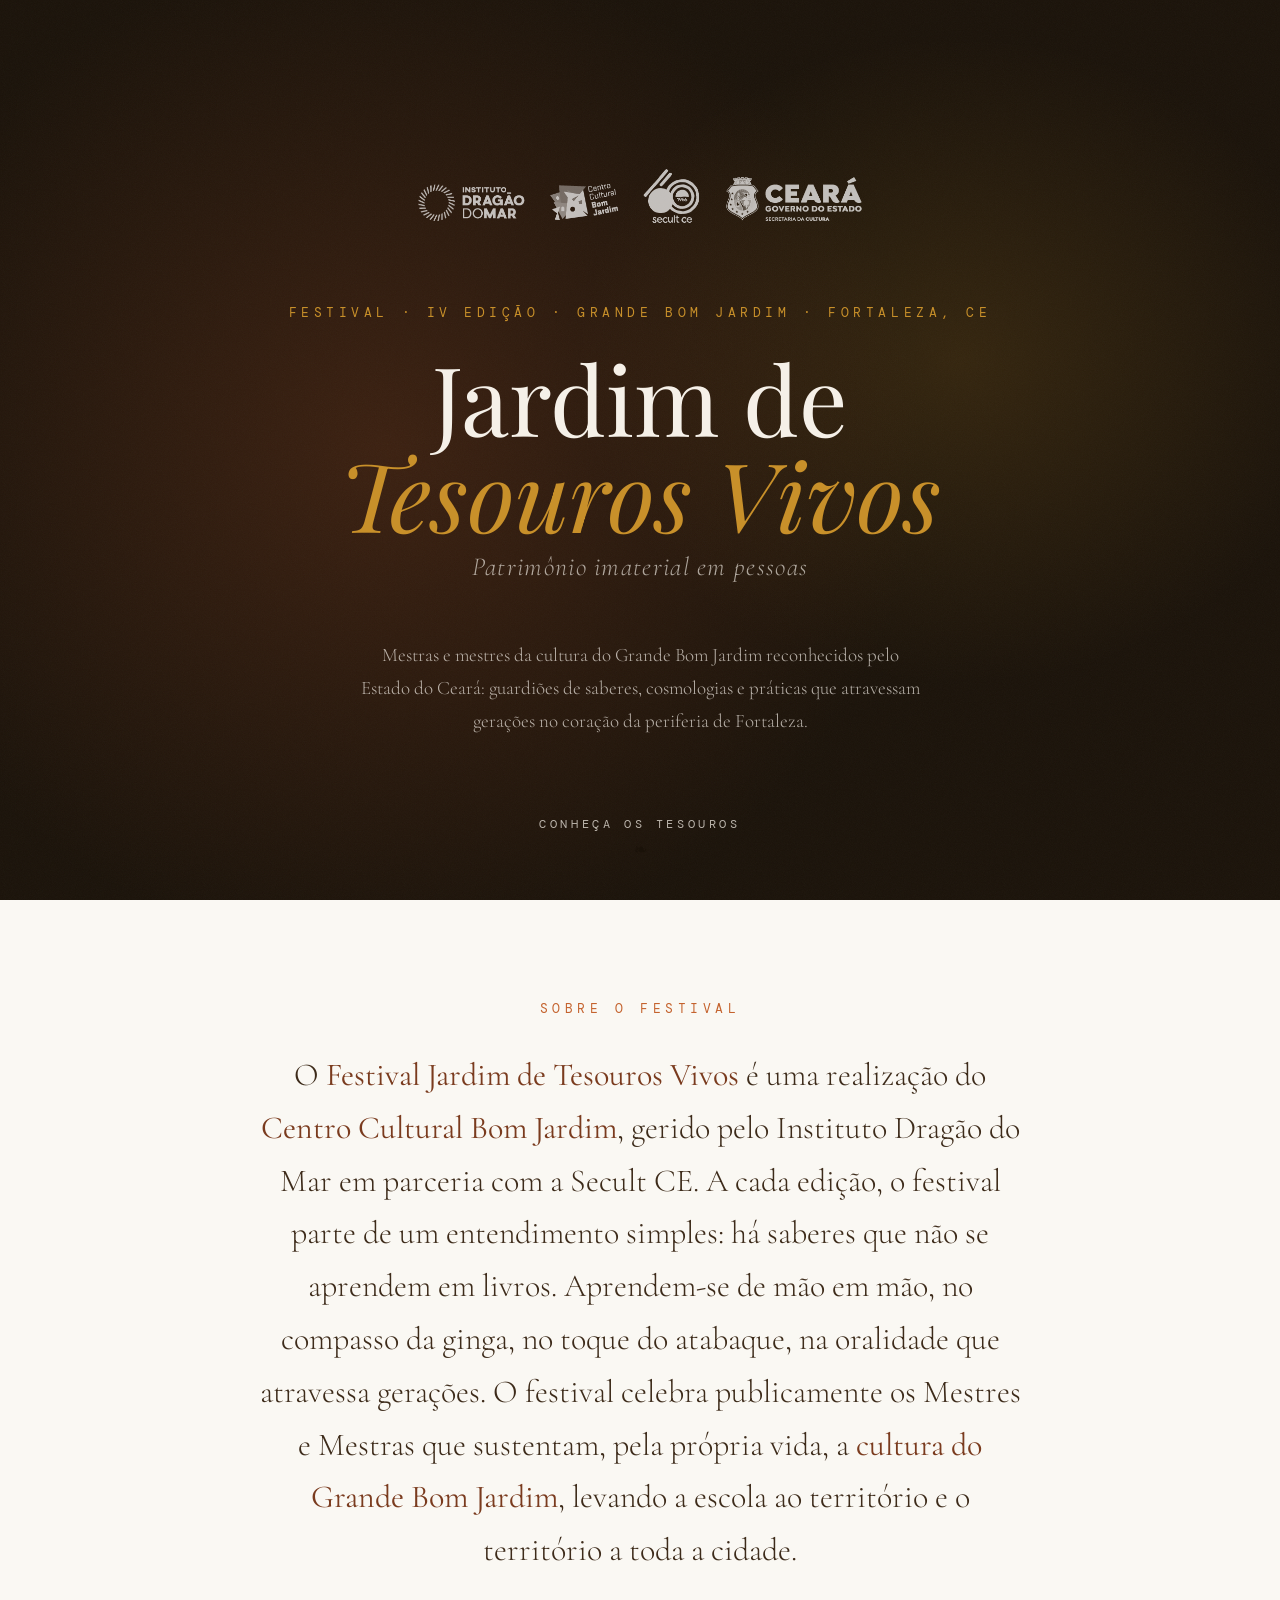
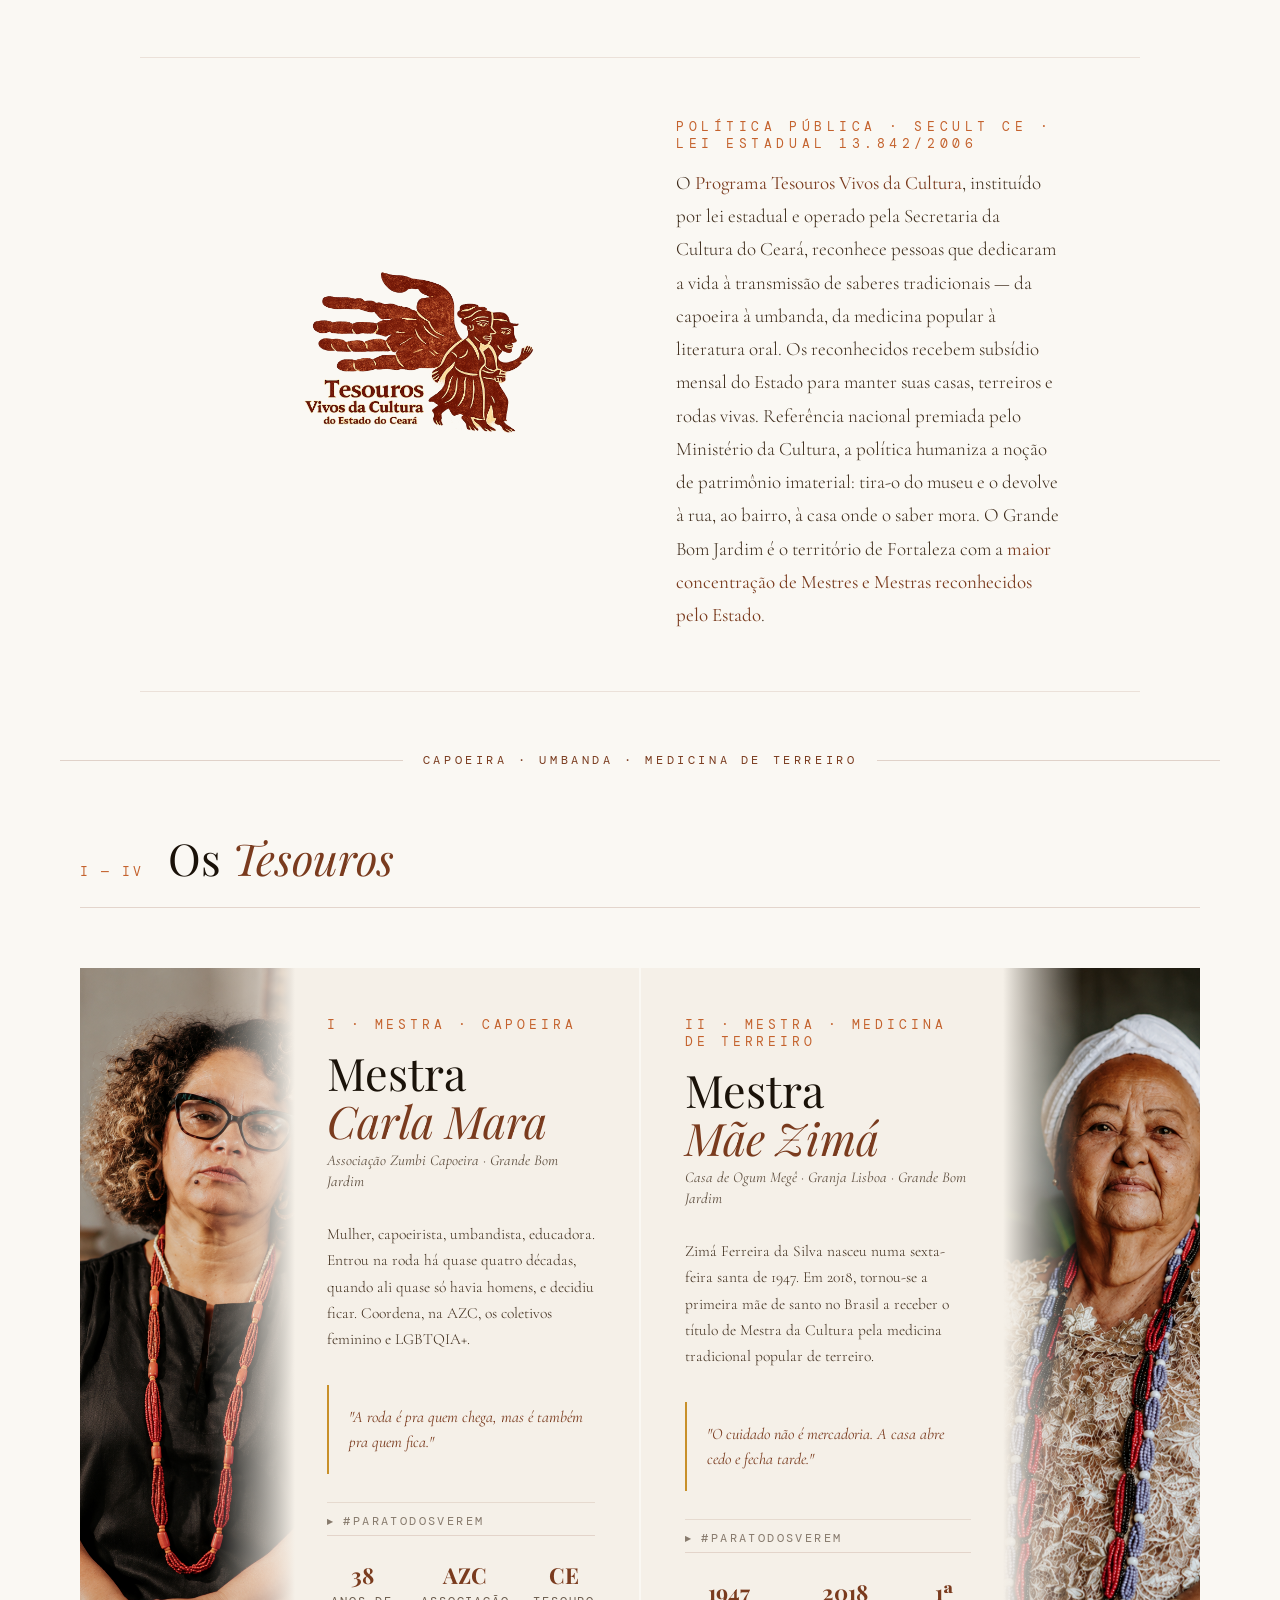
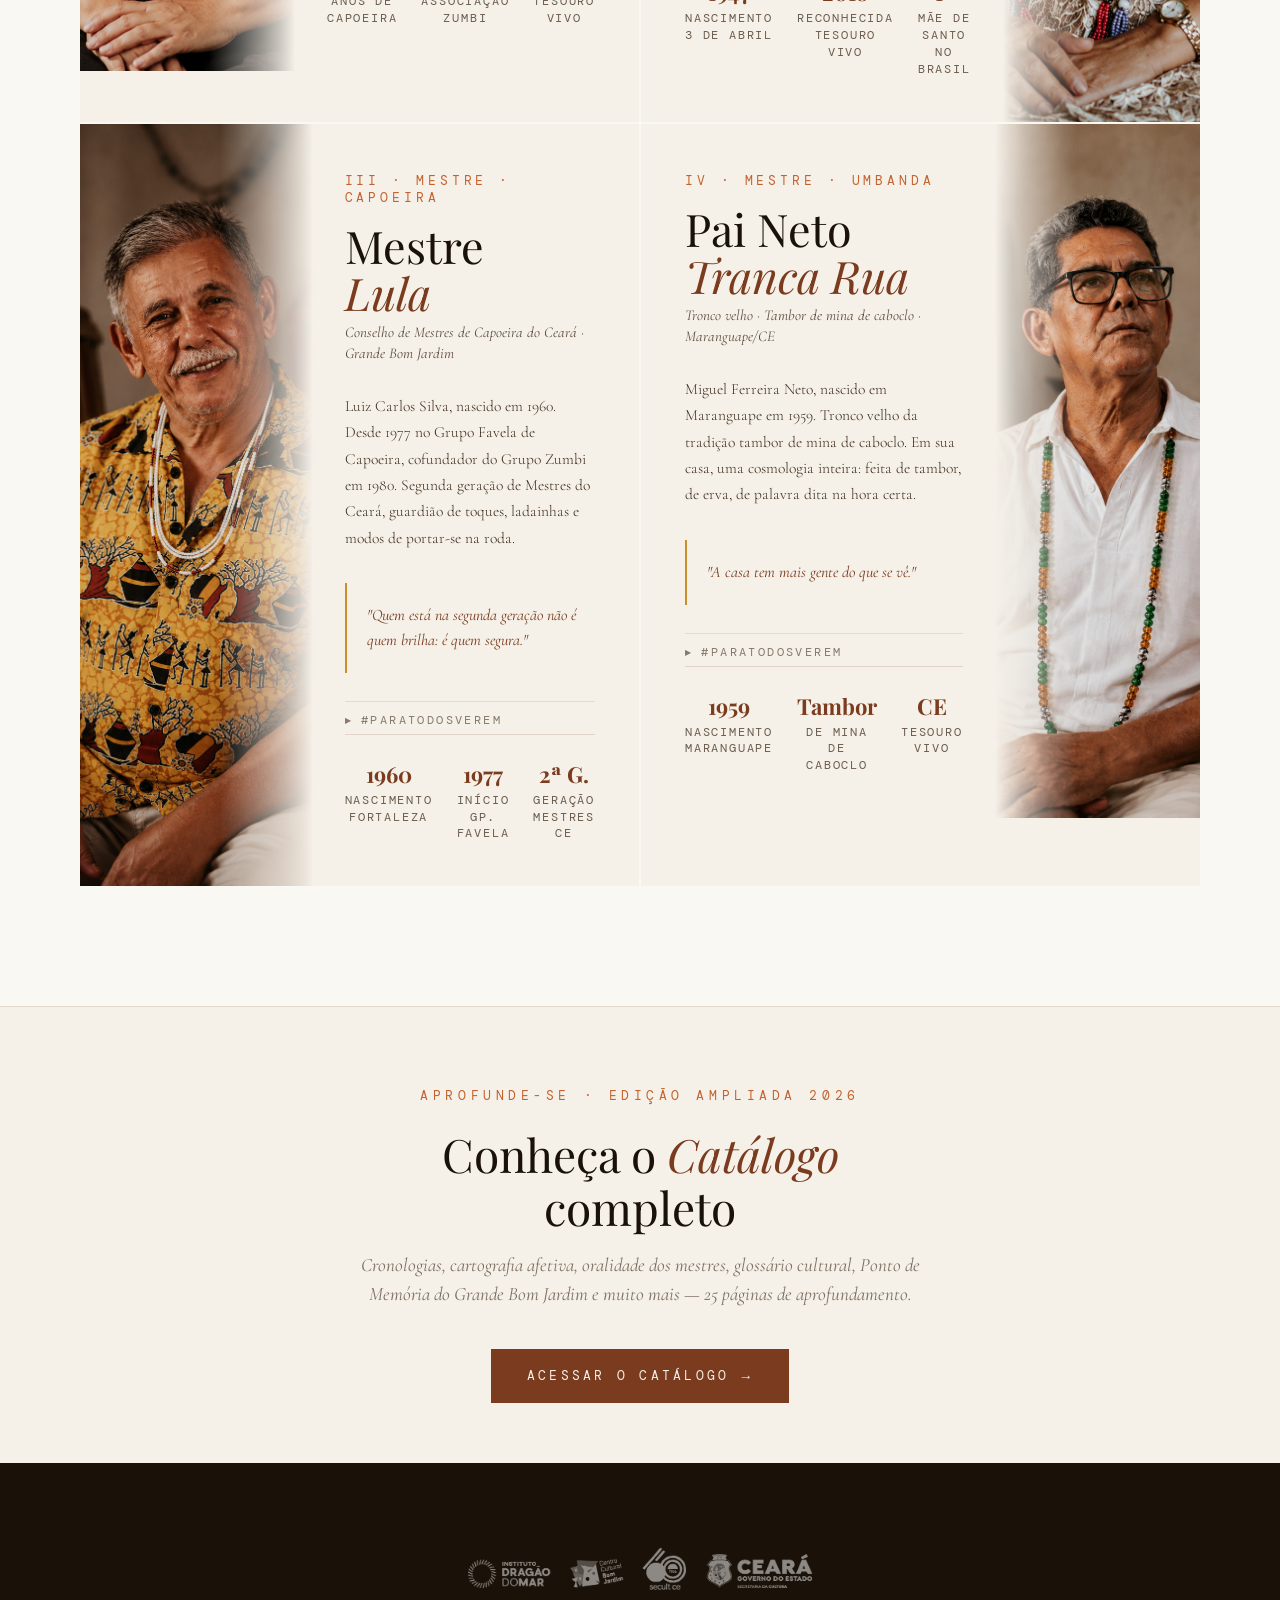
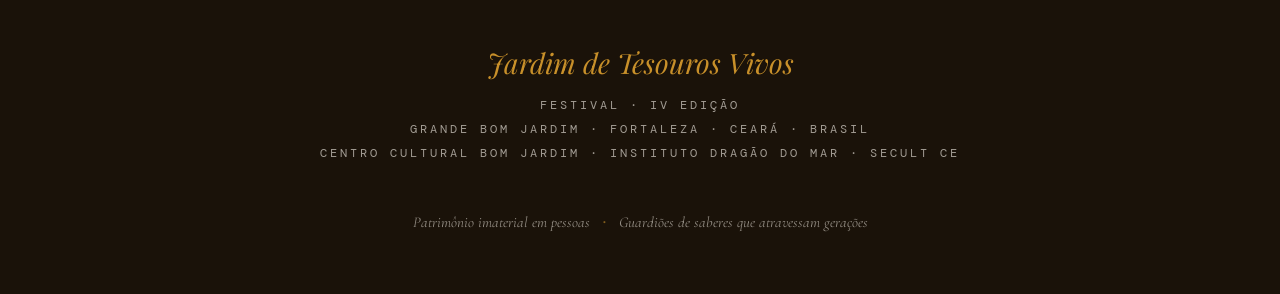
==== index.html @ 1cb6df26 "Update index.html" ====
<!DOCTYPE html>
<html lang="pt-BR">
<head>
<meta charset="UTF-8">
<meta name="viewport" content="width=device-width, initial-scale=1.0">
<title>Jardim de Tesouros Vivos · Festival · IV Edição</title>
<link rel="preconnect" href="https://fonts.googleapis.com">
<link href="https://fonts.googleapis.com/css2?family=Playfair+Display:ital,wght@0,400;0,700;1,400;1,700&family=Cormorant+Garamond:ital,wght@0,300;0,400;1,300;1,400&family=DM+Mono:wght@300;400&display=swap" rel="stylesheet">
<style>
  *, *::before, *::after { box-sizing: border-box; margin: 0; padding: 0; }

  :root {
    --terra:   #7a3b1e;
    --terra-lt:#c4622d;
    --ouro:    #c8902a;
    --creme:   #f5f0e8;
    --papel:   #faf8f3;
    --tinta:   #1a1209;
    --fumo:    #3d2b1a;
    --sombra:  rgba(26,18,9,0.12);
  }

  html { scroll-behavior: smooth; }

  body {
    font-family: 'Cormorant Garamond', Georgia, serif;
    background: var(--papel);
    color: var(--tinta);
    overflow-x: hidden;
  }

  /* ── HERO ── */
  .hero {
    position: relative;
    min-height: 100vh;
    display: flex;
    flex-direction: column;
    justify-content: center;
    align-items: center;
    text-align: center;
    padding: 100px 40px 100px;
    overflow: hidden;
    background: var(--tinta);
  }

  .hero-bg {
    position: absolute; inset: 0;
    background: 
      radial-gradient(ellipse 60% 80% at 30% 50%, rgba(122,59,30,0.35) 0%, transparent 70%),
      radial-gradient(ellipse 50% 60% at 75% 40%, rgba(200,144,42,0.15) 0%, transparent 60%),
      var(--tinta);
  }

  .hero-grain {
    position: absolute; inset: 0; opacity: 0.04;
    background-image: url("data:image/svg+xml,%3Csvg viewBox='0 0 256 256' xmlns='http://www.w3.org/2000/svg'%3E%3Cfilter id='n'%3E%3CfeTurbulence type='fractalNoise' baseFrequency='0.9' numOctaves='4' stitchTiles='stitch'/%3E%3C/filter%3E%3Crect width='100%25' height='100%25' filter='url(%23n)'/%3E%3C/svg%3E");
    background-size: 200px;
  }

  .logos-bar {
    position: relative;
    margin-bottom: 64px;
    opacity: 0;
    animation: fadeUp 1s ease 0.2s forwards;
  }

  .logos-bar img {
    height: 72px;
    max-width: 90vw;
    object-fit: contain;
    filter: brightness(0) invert(1) opacity(0.72);
  }

  .hero-eyebrow {
    position: relative;
    font-family: 'DM Mono', monospace;
    font-size: 13px;
    letter-spacing: 0.35em;
    text-transform: uppercase;
    color: var(--ouro);
    margin-bottom: 28px;
    opacity: 0;
    animation: fadeUp 1s ease 0.4s forwards;
  }

  .hero-title {
    position: relative;
    font-family: 'Playfair Display', serif;
    font-size: clamp(52px, 8vw, 96px);
    font-weight: 400;
    line-height: 1.0;
    color: var(--creme);
    margin-bottom: 10px;
    opacity: 0;
    animation: fadeUp 1.2s ease 0.6s forwards;
  }

  .hero-title em {
    font-style: italic;
    color: var(--ouro);
  }

  .hero-subtitle {
    position: relative;
    font-family: 'Cormorant Garamond', serif;
    font-size: clamp(18px, 2.5vw, 26px);
    font-weight: 300;
    font-style: italic;
    color: rgba(245,240,232,0.65);
    letter-spacing: 0.05em;
    margin-bottom: 56px;
    opacity: 0;
    animation: fadeUp 1s ease 0.8s forwards;
  }

  .hero-desc {
    position: relative;
    max-width: 560px;
    font-size: 19px;
    line-height: 1.75;
    color: rgba(245,240,232,0.7);
    font-weight: 300;
    opacity: 0;
    animation: fadeUp 1s ease 1.0s forwards;
  }

  .hero-scroll {
    position: absolute;
    bottom: 40px;
    left: 0; right: 0;
    display: flex; flex-direction: column; align-items: center; gap: 8px;
    opacity: 0;
    animation: fadeUp 1s ease 1.4s forwards;
  }

  .hero-scroll span {
    font-family: 'DM Mono', monospace;
    font-size: 12px;
    letter-spacing: 0.3em;
    text-transform: uppercase;
    color: rgba(245,240,232,0.72);
  }

  .scroll-line {
    width: 1px; height: 48px;
    background: linear-gradient(to bottom, var(--ouro), transparent);
    animation: scrollPulse 2s ease-in-out infinite;
  }

  /* ── DIVIDER ── */
  .divider {
    display: flex; align-items: center; gap: 20px;
    padding: 0 60px; margin: 60px 0;
  }

  .divider-line { flex: 1; height: 1px; background: rgba(122,59,30,0.2); }

  .divider-glyph {
    font-family: 'DM Mono', monospace;
    font-size: 12px;
    letter-spacing: 0.3em;
    color: var(--terra);
    text-transform: uppercase;
  }

  /* ── INTRO SECTION ── */
  .intro {
    padding: 100px 60px 80px;
    max-width: 900px;
    margin: 0 auto;
    text-align: center;
  }

  .section-label {
    font-family: 'DM Mono', monospace;
    font-size: 13px;
    letter-spacing: 0.35em;
    text-transform: uppercase;
    color: var(--terra-lt);
    display: block;
    margin-bottom: 32px;
  }

  .intro-text {
    font-size: clamp(22px, 3vw, 32px);
    font-weight: 300;
    line-height: 1.65;
    color: var(--fumo);
  }

  .intro-text strong {
    font-weight: 400;
    color: var(--terra);
  }

  /* ── TESOUROS VIVOS CONTEXT ── */
  .tv-context {
    padding: 60px 80px;
    border-top: 1px solid rgba(122,59,30,0.12);
    border-bottom: 1px solid rgba(122,59,30,0.12);
    max-width: 1000px;
    margin: 0 auto 0;
    display: flex;
    align-items: center;
    gap: 56px;
  }

  .tv-context-logo {
    flex-shrink: 0;
    width: 400px;
  }

  .tv-context-logo img {
    width: 100%;
    display: block;
    border-radius: 3px;
  }

  .tv-context-text .tv-label {
    font-family: 'DM Mono', monospace;
    font-size: 13px;
    letter-spacing: 0.35em;
    text-transform: uppercase;
    color: var(--terra-lt);
    display: block;
    margin-bottom: 14px;
  }

  .tv-context-text p {
    font-family: 'Cormorant Garamond', serif;
    font-size: 19px;
    line-height: 1.75;
    color: var(--fumo);
    font-weight: 300;
  }

  .tv-context-text p strong {
    font-weight: 400;
    color: var(--terra);
  }

  @media (max-width: 800px) {
    .tv-context {
      flex-direction: column;
      padding: 40px 24px;
      gap: 32px;
      text-align: center;
    }
    .tv-context-logo { width: 140px; }
  }

  /* ── TESOUROS GRID ── */
  .tesouros {
    padding: 0 40px 120px;
    max-width: 1200px;
    margin: 0 auto;
  }

  .section-header {
    display: flex; align-items: baseline; gap: 24px;
    margin-bottom: 60px;
    padding-bottom: 20px;
    border-bottom: 1px solid rgba(122,59,30,0.18);
  }

  .section-num {
    font-family: 'DM Mono', monospace;
    font-size: 13px;
    color: var(--terra-lt);
    letter-spacing: 0.2em;
  }

  .section-title {
    font-family: 'Playfair Display', serif;
    font-size: clamp(28px, 4vw, 44px);
    font-weight: 400;
    color: var(--tinta);
  }

  .section-title em {
    font-style: italic;
    color: var(--terra);
  }

  .grid {
    display: grid;
    grid-template-columns: repeat(2, 1fr);
    gap: 2px;
  }

  /* ── PROFILE CARD ── */
  .card {
    position: relative;
    overflow: hidden;
    background: var(--creme);
    cursor: pointer;
    transition: transform 0.4s ease;
  }

  .card:hover { transform: scale(0.995); }

  .card-inner {
    display: grid;
    grid-template-columns: 1fr 1.1fr;
    min-height: 500px;
  }

  .card.reverse .card-inner {
    direction: rtl;
  }

  .card.reverse .card-inner > * {
    direction: ltr;
  }

  .card-photo {
    position: relative;
    overflow: hidden;
  }

  .card-photo img {
    width: 100%; height: 100%;
    object-fit: cover;
    object-position: center top;
    display: block;
    filter: saturate(0.88) contrast(1.02);
    transition: transform 0.7s ease, filter 0.5s ease;
  }

  .card:hover .card-photo img {
    transform: scale(1.04);
    filter: saturate(1.0) contrast(1.0);
  }

  .card-photo::after {
    content: '';
    position: absolute; inset: 0;
    background: linear-gradient(to right, transparent 60%, var(--creme));
    pointer-events: none;
  }

  .card.reverse .card-photo::after {
    background: linear-gradient(to left, transparent 60%, var(--creme));
  }

  .card-body {
    padding: 48px 44px 44px 32px;
    display: flex; flex-direction: column; justify-content: space-between;
  }

  .card.reverse .card-body {
    padding: 48px 32px 44px 44px;
  }

  .card-index {
    font-family: 'DM Mono', monospace;
    font-size: 13px;
    letter-spacing: 0.3em;
    text-transform: uppercase;
    color: var(--terra-lt);
    margin-bottom: 16px;
    display: block;
  }

  .card-name {
    font-family: 'Playfair Display', serif;
    font-size: clamp(30px, 3.5vw, 46px);
    font-weight: 400;
    line-height: 1.05;
    color: var(--tinta);
    margin-bottom: 6px;
  }

  .card-name em {
    display: block;
    font-style: italic;
    color: var(--terra);
  }

  .card-role {
    font-family: 'Cormorant Garamond', serif;
    font-size: 15px;
    font-style: italic;
    color: rgba(61,43,26,0.82);
    line-height: 1.45;
    margin-bottom: 28px;
  }

  .card-lead {
    font-size: 15.5px;
    line-height: 1.7;
    color: var(--fumo);
    font-weight: 300;
    margin-bottom: 32px;
    flex: 1;
  }

  .card-stats {
    display: flex; gap: 24px;
    padding-top: 24px;
    border-top: 1px solid rgba(122,59,30,0.15);
  }

  .stat { text-align: center; }

  .stat-num {
    font-family: 'Playfair Display', serif;
    font-size: 22px;
    font-weight: 700;
    color: var(--terra);
    display: block;
  }

  .stat-lbl {
    font-family: 'DM Mono', monospace;
    font-size: 12px;
    letter-spacing: 0.15em;
    text-transform: uppercase;
    color: rgba(61,43,26,0.75);
    line-height: 1.4;
    display: block;
    margin-top: 3px;
  }

  .card-quote {
    font-family: 'Cormorant Garamond', serif;
    font-size: 16px;
    font-style: italic;
    line-height: 1.55;
    color: var(--terra);
    padding: 20px 0 20px 20px;
    border-left: 2px solid var(--ouro);
    margin: 28px 0;
  }

  /* ── FOOTER ── */
  footer {
    background: var(--tinta);
    padding: 80px 60px 60px;
    text-align: center;
  }

  .footer-logos {
    margin-bottom: 40px;
  }

  .footer-logos img {
    height: 56px;
    max-width: 80vw;
    object-fit: contain;
    filter: brightness(0) invert(1) opacity(0.5);
  }

  .footer-title {
    font-family: 'Playfair Display', serif;
    font-size: 28px;
    font-weight: 400;
    font-style: italic;
    color: var(--ouro);
    margin-bottom: 12px;
  }

  .footer-meta {
    font-family: 'DM Mono', monospace;
    font-size: 12px;
    letter-spacing: 0.25em;
    text-transform: uppercase;
    color: rgba(245,240,232,0.62);
    line-height: 2;
  }

  .footer-copy {
    font-family: 'Cormorant Garamond', serif;
    font-size: 15px;
    color: rgba(245,240,232,0.55);
    margin-top: 40px;
    font-style: italic;
  }

  /* ── CTA CATÁLOGO ── */
  .cta-catalogo {
    padding: 80px 60px 60px;
    text-align: center;
    background: var(--creme);
    border-top: 1px solid rgba(122,59,30,0.12);
  }

  .cta-catalogo .cta-eyebrow {
    font-family: 'DM Mono', monospace;
    font-size: 13px;
    letter-spacing: 0.35em;
    text-transform: uppercase;
    color: var(--terra-lt);
    display: block;
    margin-bottom: 24px;
  }

  .cta-catalogo h2 {
    font-family: 'Playfair Display', serif;
    font-size: clamp(28px, 4vw, 46px);
    font-weight: 400;
    color: var(--tinta);
    margin-bottom: 16px;
    line-height: 1.15;
  }

  .cta-catalogo h2 em {
    font-style: italic;
    color: var(--terra);
  }

  .cta-catalogo p {
    font-family: 'Cormorant Garamond', serif;
    font-size: 19px;
    font-style: italic;
    color: rgba(61,43,26,0.65);
    max-width: 560px;
    margin: 0 auto 40px;
    line-height: 1.55;
  }

  .btn-catalogo {
    display: inline-flex;
    align-items: center;
    gap: 12px;
    background: var(--terra);
    color: #f5f0e8;
    text-decoration: none;
    font-family: 'DM Mono', monospace;
    font-size: 13px;
    letter-spacing: 0.25em;
    text-transform: uppercase;
    padding: 18px 36px;
    transition: background 0.25s ease, gap 0.25s ease;
  }

  .btn-catalogo:hover {
    background: var(--terra-lt);
    gap: 18px;
  }

  .btn-catalogo::after {
    content: '→';
    font-size: 14px;
  }

  /* ── ORNAMENT ── */
  .orn {
    display: inline-block;
    font-family: 'Cormorant Garamond', serif;
    font-size: 24px;
    color: var(--ouro);
    opacity: 0.6;
    margin: 0 8px;
  }

  /* ── ANIM ── */
  @keyframes fadeUp {
    from { opacity: 0; transform: translateY(20px); }
    to   { opacity: 1; transform: translateY(0); }
  }

  @keyframes scrollPulse {
    0%, 100% { opacity: 0.4; transform: scaleY(1); }
    50%       { opacity: 1;   transform: scaleY(1.1); }
  }

  .reveal {
    opacity: 0;
    transform: translateY(30px);
    transition: opacity 0.8s ease, transform 0.8s ease;
  }

  .reveal.visible {
    opacity: 1;
    transform: none;
  }

  /* ── LARGE DESKTOP (≥ 1440px) ── */
  @media (min-width: 1440px) {
    .logos-bar img { height: 84px; }
    .hero-desc { max-width: 640px; font-size: 20px; }
    .intro { padding: 120px 80px 100px; }
    .tv-context { padding: 80px 100px; gap: 72px; }
    .tv-context-logo { width: 210px; }
    .tesouros { padding: 0 60px 140px; }
  }

  /* ── TABLET (769px – 1024px) ── */
  @media (max-width: 1024px) {
    .logos-bar img { height: 60px; }
    .grid { grid-template-columns: 1fr; }
    .card-inner { grid-template-columns: 1fr 1.3fr; }
    .card-inner, .card.reverse .card-inner { min-height: 420px; }
    .intro { padding: 80px 40px 60px; }
    .tv-context { padding: 50px 40px; gap: 40px; }
    .tesouros { padding: 0 32px 100px; }
    .cta-catalogo { padding: 60px 40px 50px; }
    footer { padding: 60px 40px 48px; }
  }

  /* ── MOBILE (≤ 768px) ── */
  @media (max-width: 768px) {
    .logos-bar { margin-bottom: 48px; }
    .logos-bar img { height: 52px; }
    .hero { padding: 90px 24px 100px; }
    .hero-scroll { bottom: 32px; }
    .hero-eyebrow { font-size: 12px; letter-spacing: 0.25em; }
    .grid { grid-template-columns: 1fr; }
    .card-inner, .card.reverse .card-inner { grid-template-columns: 1fr; direction: ltr; }
    .card-photo { height: 340px; }
    .card-photo::after, .card.reverse .card-photo::after {
      background: linear-gradient(to top, var(--creme) 5%, transparent 50%);
    }
    .card-body, .card.reverse .card-body { padding: 32px 24px 36px; }
    .card-name { font-size: clamp(28px, 7vw, 40px); }
    .intro { padding: 60px 24px 48px; }
    .intro-text { font-size: clamp(20px, 4.5vw, 28px); }
    .tv-context {
      flex-direction: column;
      padding: 40px 24px;
      gap: 28px;
      text-align: center;
    }
    .tv-context-logo { width: 120px; }
    .tesouros { padding: 0 16px 80px; }
    .divider { padding: 0 20px; margin: 40px 0; }
    .section-header { margin-bottom: 40px; }
    .cta-catalogo { padding: 56px 24px 48px; }
    footer { padding: 56px 24px 44px; }
    .footer-logos img { height: 46px; }
  }

  /* ── ACESSIBILIDADE ── */

  /* Link de pular navegação (skip link) */
  .skip-link {
    position: absolute;
    top: -100%;
    left: 16px;
    z-index: 9999;
    background: var(--ouro);
    color: var(--tinta);
    font-family: 'DM Mono', monospace;
    font-size: 14px;
    font-weight: 700;
    letter-spacing: 0.1em;
    padding: 14px 28px;
    text-decoration: none;
    border-radius: 0 0 4px 4px;
    transition: top 0.2s ease;
    outline: none;
  }
  .skip-link:focus { top: 0; }

  /* Visível apenas para leitores de tela */
  .sr-only {
    position: absolute;
    width: 1px; height: 1px;
    padding: 0; margin: -1px;
    overflow: hidden;
    clip: rect(0,0,0,0);
    white-space: nowrap;
    border: 0;
  }

  /* Foco visível para navegação por teclado */
  :focus-visible {
    outline: 3px solid var(--ouro);
    outline-offset: 3px;
  }

  /* ── AUDIODESCRIÇÃO ── */
  .audiodesc {
    margin: 0;
  }
  .audiodesc summary {
    font-family: 'DM Mono', monospace;
    font-size: 12px;
    letter-spacing: 0.2em;
    text-transform: uppercase;
    color: rgba(61,43,26,0.6);
    cursor: pointer;
    padding: 10px 0 6px;
    list-style: none;
    display: flex;
    align-items: center;
    gap: 8px;
    border-top: 1px solid rgba(122,59,30,0.12);
    margin-top: 8px;
    user-select: none;
    transition: color 0.2s;
  }
  .audiodesc summary::-webkit-details-marker { display: none; }
  .audiodesc summary::before {
    content: '▶';
    font-size: 8px;
    transition: transform 0.2s;
    flex-shrink: 0;
  }
  .audiodesc[open] summary::before { transform: rotate(90deg); }
  .audiodesc summary:hover { color: var(--terra); }
  .audiodesc-body {
    font-family: 'Cormorant Garamond', serif;
    font-size: 15px;
    line-height: 1.65;
    color: rgba(61,43,26,0.8);
    font-style: italic;
    padding: 10px 0 6px;
  }

  /* ── MOBILE PEQUENO (≤ 420px) ── */
  @media (max-width: 420px) {
    .logos-bar img { height: 44px; }
    .hero { padding: 80px 20px 96px; }
    .hero-subtitle { font-size: 17px; margin-bottom: 36px; }
    .hero-desc { font-size: 17px; }
    .scroll-line { height: 36px; }
    .card-photo { height: 280px; }
    .card-body, .card.reverse .card-body { padding: 24px 20px 28px; }
    .card-stats { gap: 16px; }
    .intro { padding: 48px 20px 40px; }
    .tv-context { padding: 36px 20px; }
    .divider-glyph { font-size: 11px; }
    .tesouros { padding: 0 12px 64px; }
    .btn-catalogo { padding: 16px 28px; font-size: 12px; }
    footer { padding: 48px 20px 36px; }
    .footer-logos img { height: 40px; }
    .footer-title { font-size: 22px; }
  }
</style>
</head>
<body>

<a class="skip-link" href="#conteudo-principal">Pular para o conteúdo</a>

<!-- ═══ HERO ═══ -->
<header class="hero" id="topo" role="banner">
  <div class="hero-bg" aria-hidden="true"></div>
  <div class="hero-grain" aria-hidden="true"></div>

  <div class="logos-bar">
    <img src="image/logo-bar.png"
         alt="Barra de logos institucionais: Instituto Dragão do Mar, Centro Cultural Bom Jardim (CCBJ), Secretaria da Cultura do Estado do Ceará (Secult CE) e Governo do Estado do Ceará">
  </div>

  <p class="hero-eyebrow">Festival · IV Edição · Grande Bom Jardim · Fortaleza, CE</p>

  <h1 class="hero-title">
    Jardim de<br><em>Tesouros Vivos</em>
  </h1>

  <p class="hero-subtitle">Patrimônio imaterial em pessoas</p>

  <p class="hero-desc">
    Mestras e mestres da cultura do Grande Bom Jardim reconhecidos pelo Estado do Ceará:
    guardiões de saberes, cosmologias e práticas que atravessam gerações
    no coração da periferia de Fortaleza.
  </p>

  <div class="hero-scroll" aria-hidden="true">
    <span>Conheça os tesouros</span>
    <p class="ornament">❧</p>
  </div>
</header>

<!-- ═══ CONTEÚDO PRINCIPAL ═══ -->
<main id="conteudo-principal">

<!-- ═══ INTRO ═══ -->
<section class="intro reveal" aria-labelledby="titulo-sobre-festival">
  <span class="section-label" id="titulo-sobre-festival">Sobre o Festival</span>
  <p class="intro-text">
    O <strong>Festival Jardim de Tesouros Vivos</strong> é uma realização do
    <strong>Centro Cultural Bom Jardim</strong>, gerido pelo Instituto Dragão do Mar
    em parceria com a Secult CE. A cada edição, o festival parte de um entendimento
    simples: há saberes que não se aprendem em livros. Aprendem-se de mão em mão,
    no compasso da ginga, no toque do atabaque, na oralidade que atravessa gerações.
    O festival celebra publicamente os Mestres e Mestras que sustentam, pela própria vida,
    a <strong>cultura do Grande Bom Jardim</strong>, levando a escola ao território
    e o território a toda a cidade.
  </p>
</section>

<!-- ═══ CONTEXTO: TESOUROS VIVOS ═══ -->
<section class="tv-context reveal" aria-labelledby="titulo-tesouros-vivos-programa">
  <div class="tv-context-logo">
    <img src="image/tesouros-vivos.png"
         alt="Logomarca do Programa Tesouros Vivos da Cultura do Estado do Ceará"
         aria-describedby="desc-logo-tesouros">
    <p id="desc-logo-tesouros" class="sr-only">
      Logomarca em estilo de xilogravura nordestina sobre fundo dourado-ocre.
      À direita, duas figuras humanas estilizadas caminham juntas em perfil,
      representando gerações de guardiões da cultura popular. Atrás delas, uma
      grande mão aberta com os dedos estendidos forma o símbolo central,
      evocando o gesto de transmissão, acolhimento e herança cultural. À esquerda,
      o texto em serifado escuro: "Tesouros Vivos da Cultura do Estado do Ceará".
    </p>
  </div>
  <div class="tv-context-text">
    <span class="tv-label" id="titulo-tesouros-vivos-programa">Política pública · Secult CE · Lei estadual 13.842/2006</span>
    <p>
      O <strong>Programa Tesouros Vivos da Cultura</strong>, instituído por lei estadual
      e operado pela Secretaria da Cultura do Ceará, reconhece pessoas que dedicaram
      a vida à transmissão de saberes tradicionais — da capoeira à umbanda, da medicina
      popular à literatura oral. Os reconhecidos recebem subsídio mensal do Estado para
      manter suas casas, terreiros e rodas vivas. Referência nacional premiada pelo
      Ministério da Cultura, a política humaniza a noção de patrimônio imaterial: tira-o
      do museu e o devolve à rua, ao bairro, à casa onde o saber mora. O Grande Bom Jardim
      é o território de Fortaleza com a <strong>maior concentração de Mestres e Mestras
      reconhecidos pelo Estado</strong>.
    </p>
  </div>
</section>

<div class="divider reveal" aria-hidden="true">
  <div class="divider-line"></div>
  <span class="divider-glyph">Capoeira · Umbanda · Medicina de terreiro</span>
  <div class="divider-line"></div>
</div>

<!-- ═══ TESOUROS ═══ -->
<section class="tesouros" aria-labelledby="titulo-os-tesouros">
  <div class="section-header reveal">
    <span class="section-num" aria-hidden="true">I — IV</span>
    <h2 class="section-title" id="titulo-os-tesouros">Os <em>Tesouros</em></h2>
  </div>

  <div class="grid">

    <!-- MESTRA CARLA MARA -->
    <article class="card reveal" aria-labelledby="nome-carla-mara">
      <div class="card-inner">
        <a class="card-photo" href="catalogo/carla-mara.html" aria-label="Ver perfil de Mestra Carla Mara">
          <img src="image/mestra-carla.png"
               alt="Retrato de Mestra Carla Mara, mulher negra, capoeirista e umbandista do Grande Bom Jardim"
               aria-describedby="audiodesc-carla">
        </a>
        <div class="card-body">
          <div>
            <span class="card-index">I · Mestra · Capoeira</span>
            <h3 class="card-name" id="nome-carla-mara">Mestra<em>Carla Mara</em></h3>
            <p class="card-role">Associação Zumbi Capoeira · Grande Bom Jardim</p>
            <p class="card-lead">
              Mulher, capoeirista, umbandista, educadora. Entrou na roda há quase quatro décadas,
              quando ali quase só havia homens, e decidiu ficar. Coordena, na AZC, os coletivos
              feminino e LGBTQIA+.
            </p>
            <div class="card-quote">
              "A roda é pra quem chega, mas é também pra quem fica."
            </div>
            <details class="audiodesc">
              <summary>#ParaTodosVerem</summary>
              <p class="audiodesc-body" id="audiodesc-carla">
                Retrato fotográfico de Mestra Carla Mara. Mulher negra parda de meia-idade, olhar firme
                e direto para a câmera. Usa vestes brancas, indumentária associada à capoeira e
                à umbanda. A composição valoriza sua presença e autoridade como guardiã de quase
                quatro décadas de tradição no Grande Bom Jardim.
              </p>
            </details>
          </div>
          <div class="card-stats">
            <div class="stat">
              <span class="stat-num">38</span>
              <span class="stat-lbl">Anos de<br>capoeira</span>
            </div>
            <div class="stat">
              <span class="stat-num">AZC</span>
              <span class="stat-lbl">Associação<br>Zumbi</span>
            </div>
            <div class="stat">
              <span class="stat-num">CE</span>
              <span class="stat-lbl">Tesouro<br>Vivo</span>
            </div>
          </div>
        </div>
      </div>
    </article>

    <!-- MESTRA MÃE ZIMÁ -->
    <article class="card reverse reveal" aria-labelledby="nome-mae-zima">
      <div class="card-inner">
        <a class="card-photo" href="catalogo/mae-zima.html" aria-label="Ver perfil de Mestra Mãe Zimá">
          <img src="image/mestra-zima.png"
               alt="Retrato de Mestra Mãe Zimá, mulher negra idosa, primeira mãe de santo reconhecida Tesouro Vivo no Brasil"
               aria-describedby="audiodesc-zima">
        </a>
        <div class="card-body">
          <div>
            <span class="card-index">II · Mestra · Medicina de terreiro</span>
            <h3 class="card-name" id="nome-mae-zima">Mestra<em>Mãe Zimá</em></h3>
            <p class="card-role">Casa de Ogum Megê · Granja Lisboa · Grande Bom Jardim</p>
            <p class="card-lead">
              Zimá Ferreira da Silva nasceu numa sexta-feira santa de 1947. Em 2018, tornou-se
              a primeira mãe de santo no Brasil a receber o título de Mestra da Cultura
              pela medicina tradicional popular de terreiro.
            </p>
            <div class="card-quote">
              "O cuidado não é mercadoria. A casa abre cedo e fecha tarde."
            </div>
            <details class="audiodesc">
              <summary>#ParaTodosVerem</summary>
              <p class="audiodesc-body" id="audiodesc-zima">
                Retrato fotográfico de Mestra Mãe Zimá, Zimá Ferreira da Silva. Mulher negra parda idosa,
                nascida em 1947, com expressão serena e acolhedora. Usa turbante e vestimenta
                colorida de terreiro, símbolos de sua autoridade espiritual como mãe de santo
                da Casa de Ogum Megê, na Granja Lisboa. Seu rosto irradia décadas de dedicação
                ao cuidado, à cura e à transmissão da medicina tradicional popular de terreiro.
              </p>
            </details>
          </div>
          <div class="card-stats">
            <div class="stat">
              <span class="stat-num">1947</span>
              <span class="stat-lbl">Nascimento<br>3 de abril</span>
            </div>
            <div class="stat">
              <span class="stat-num">2018</span>
              <span class="stat-lbl">Reconhecida<br>Tesouro Vivo</span>
            </div>
            <div class="stat">
              <span class="stat-num">1ª</span>
              <span class="stat-lbl">Mãe de santo<br>no Brasil</span>
            </div>
          </div>
        </div>
      </div>
    </article>

    <!-- MESTRE LULA -->
    <article class="card reveal" aria-labelledby="nome-mestre-lula">
      <div class="card-inner">
        <a class="card-photo" href="catalogo/mestre-lula.html" aria-label="Ver perfil de Mestre Lula">
          <img src="image/mestre-lula.png"
               alt="Retrato de Mestre Lula, Luiz Carlos Silva, capoeirista e cofundador do Grupo Zumbi no Ceará"
               aria-describedby="audiodesc-lula">
        </a>
        <div class="card-body">
          <div>
            <span class="card-index">III · Mestre · Capoeira</span>
            <h3 class="card-name" id="nome-mestre-lula">Mestre<em>Lula</em></h3>
            <p class="card-role">Conselho de Mestres de Capoeira do Ceará · Grande Bom Jardim</p>
            <p class="card-lead">
              Luiz Carlos Silva, nascido em 1960. Desde 1977 no Grupo Favela de Capoeira,
              cofundador do Grupo Zumbi em 1980. Segunda geração de Mestres do Ceará,
              guardião de toques, ladainhas e modos de portar-se na roda.
            </p>
            <div class="card-quote">
              "Quem está na segunda geração não é quem brilha: é quem segura."
            </div>
            <details class="audiodesc">
              <summary>#ParaTodosVerem</summary>
              <p class="audiodesc-body" id="audiodesc-lula">
                Retrato fotográfico de Mestre Lula, Luiz Carlos Silva, nascido em Fortaleza em 1960.
                Homem negro pardo de meia-idade, expressão concentrada e digna. Sua postura e olhar
                carregam a autoridade de quem, há quase cinco décadas, sustenta a segunda geração
                de mestres de capoeira do Ceará — guardião de toques, ladainhas e da memória
                viva do Grupo Zumbi e do Grupo Favela de Capoeira.
              </p>
            </details>
          </div>
          <div class="card-stats">
            <div class="stat">
              <span class="stat-num">1960</span>
              <span class="stat-lbl">Nascimento<br>Fortaleza</span>
            </div>
            <div class="stat">
              <span class="stat-num">1977</span>
              <span class="stat-lbl">Início<br>Gp. Favela</span>
            </div>
            <div class="stat">
              <span class="stat-num">2ª G.</span>
              <span class="stat-lbl">Geração<br>mestres CE</span>
            </div>
          </div>
        </div>
      </div>
    </article>

    <!-- PAI NETO TRANCA RUA -->
    <article class="card reverse reveal" aria-labelledby="nome-pai-neto">
      <div class="card-inner">
        <a class="card-photo" href="catalogo/pai-neto.html" aria-label="Ver perfil de Pai Neto Tranca Rua">
          <img src="image/mestre-pai-neto.png"
               alt="Retrato de Pai Neto Tranca Rua, Miguel Ferreira Neto, tronco velho do tambor de mina de caboclo"
               aria-describedby="audiodesc-paineto">
        </a>
        <div class="card-body">
          <div>
            <span class="card-index">IV · Mestre · Umbanda</span>
            <h3 class="card-name" id="nome-pai-neto">Pai Neto<em>Tranca Rua</em></h3>
            <p class="card-role">Tronco velho · Tambor de mina de caboclo · Maranguape/CE</p>
            <p class="card-lead">
              Miguel Ferreira Neto, nascido em Maranguape em 1959. Tronco velho da tradição
              tambor de mina de caboclo. Em sua casa, uma cosmologia inteira: feita de tambor,
              de erva, de palavra dita na hora certa.
            </p>
            <div class="card-quote">
              "A casa tem mais gente do que se vê."
            </div>
            <details class="audiodesc">
              <summary>#ParaTodosVerem</summary>
              <p class="audiodesc-body" id="audiodesc-paineto">
                Retrato fotográfico de Pai Neto Tranca Rua, Miguel Ferreira Neto, nascido em
                Maranguape em 1959. Homem negro pardo, líder espiritual do tambor de mina de caboclo.
                Seu semblante é sereno e profundo, marcado pelos anos de dedicação à tradição
                religiosa afro-brasileira. Usa vestes e adornos ligados à sua função espiritual,
                transmitindo a autoridade do tronco velho de sua linhagem.
              </p>
            </details>
          </div>
          <div class="card-stats">
            <div class="stat">
              <span class="stat-num">1959</span>
              <span class="stat-lbl">Nascimento<br>Maranguape</span>
            </div>
            <div class="stat">
              <span class="stat-num">Tambor</span>
              <span class="stat-lbl">de mina<br>de caboclo</span>
            </div>
            <div class="stat">
              <span class="stat-num">CE</span>
              <span class="stat-lbl">Tesouro<br>Vivo</span>
            </div>
          </div>
        </div>
      </div>
    </article>

  </div>
</section>

<!-- ═══ CTA CATÁLOGO ═══ -->
<section class="cta-catalogo reveal">
  <span class="cta-eyebrow">Aprofunde-se · Edição ampliada 2026</span>
  <h2>Conheça o <em>Catálogo</em><br>completo</h2>
  <p>
    Cronologias, cartografia afetiva, oralidade dos mestres, glossário cultural,
    Ponto de Memória do Grande Bom Jardim e muito mais — 25 páginas de aprofundamento.
  </p>
  <a href="catálogo.html" class="btn-catalogo">Acessar o Catálogo</a>
</section>

<!-- ═══ FOOTER ═══ -->
</main>

<footer>
  <div class="footer-logos">
    <img src="image/logos-institucionais.png"
         alt="Logos institucionais: Instituto Dragão do Mar, Centro Cultural Bom Jardim, Secretaria da Cultura do Estado do Ceará e Governo do Estado do Ceará">
  </div>
  <p class="footer-title">Jardim de Tesouros Vivos</p>
  <div class="footer-meta">
    Festival · IV Edição<br>
    Grande Bom Jardim · Fortaleza · Ceará · Brasil<br>
    Centro Cultural Bom Jardim · Instituto Dragão do Mar · Secult CE
  </div>
  <p class="footer-copy">
    Patrimônio imaterial em pessoas <span class="orn" aria-hidden="true">·</span> Guardiões de saberes que atravessam gerações
  </p>
</footer>

<script>
  // Scroll reveal
  const observer = new IntersectionObserver((entries) => {
    entries.forEach(e => {
      if (e.isIntersecting) {
        e.target.classList.add('visible');
        // stagger children if any
        const kids = e.target.querySelectorAll('.reveal-child');
        kids.forEach((k, i) => {
          setTimeout(() => k.classList.add('visible'), i * 120);
        });
      }
    });
  }, { threshold: 0.08 });

  document.querySelectorAll('.reveal').forEach(el => observer.observe(el));
</script>

</body>
</html>
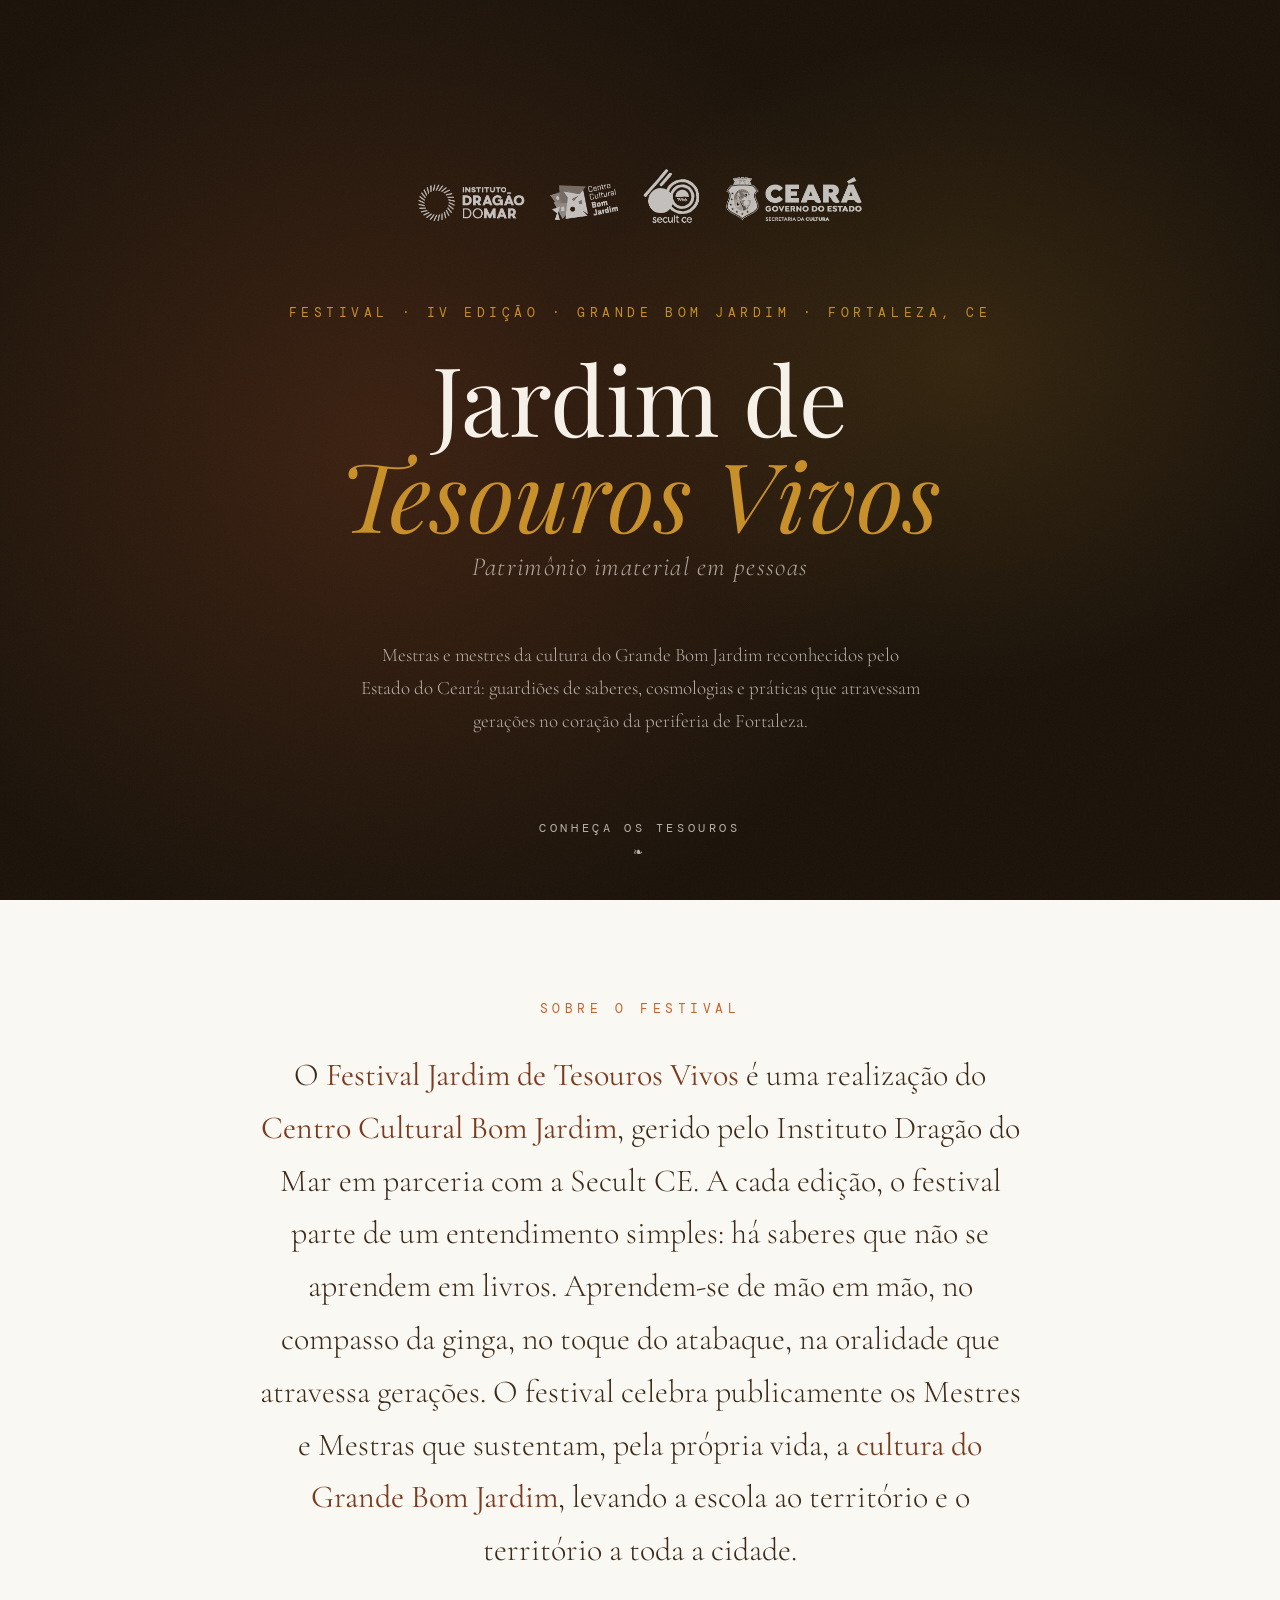
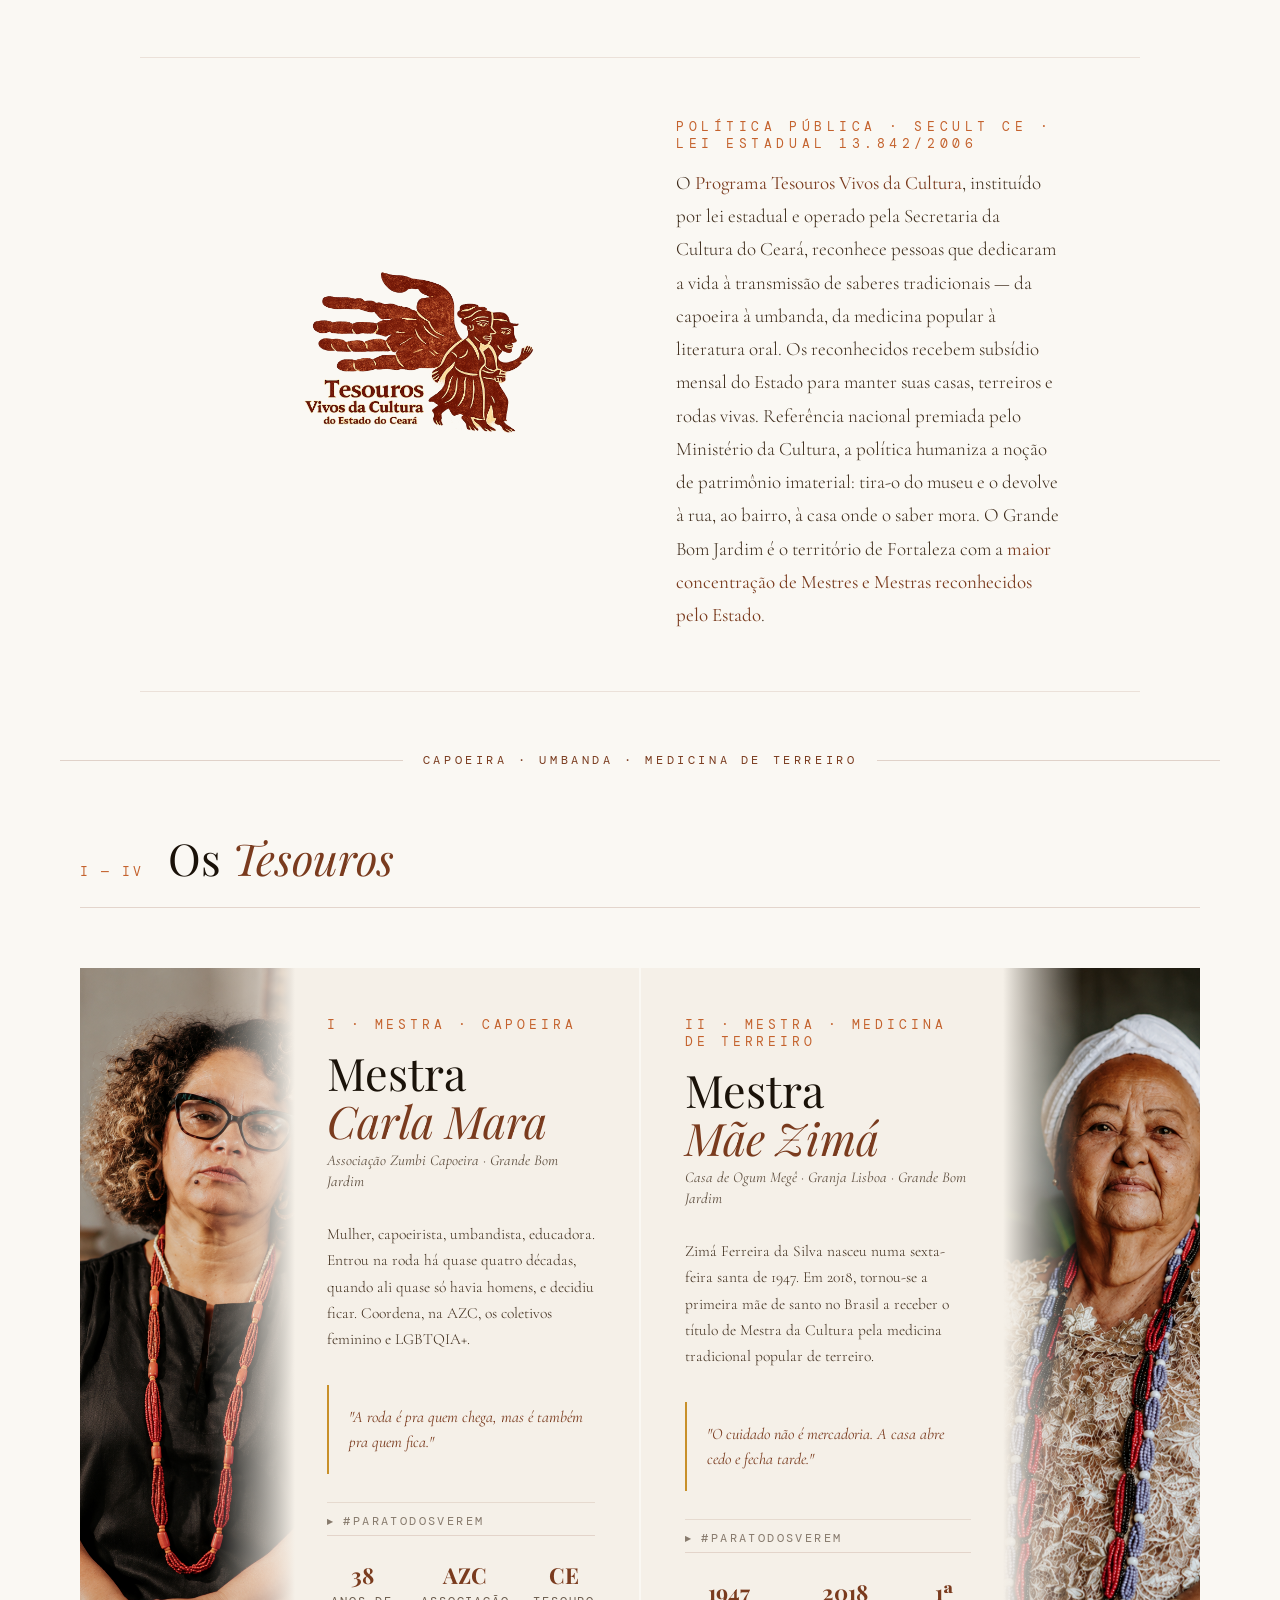
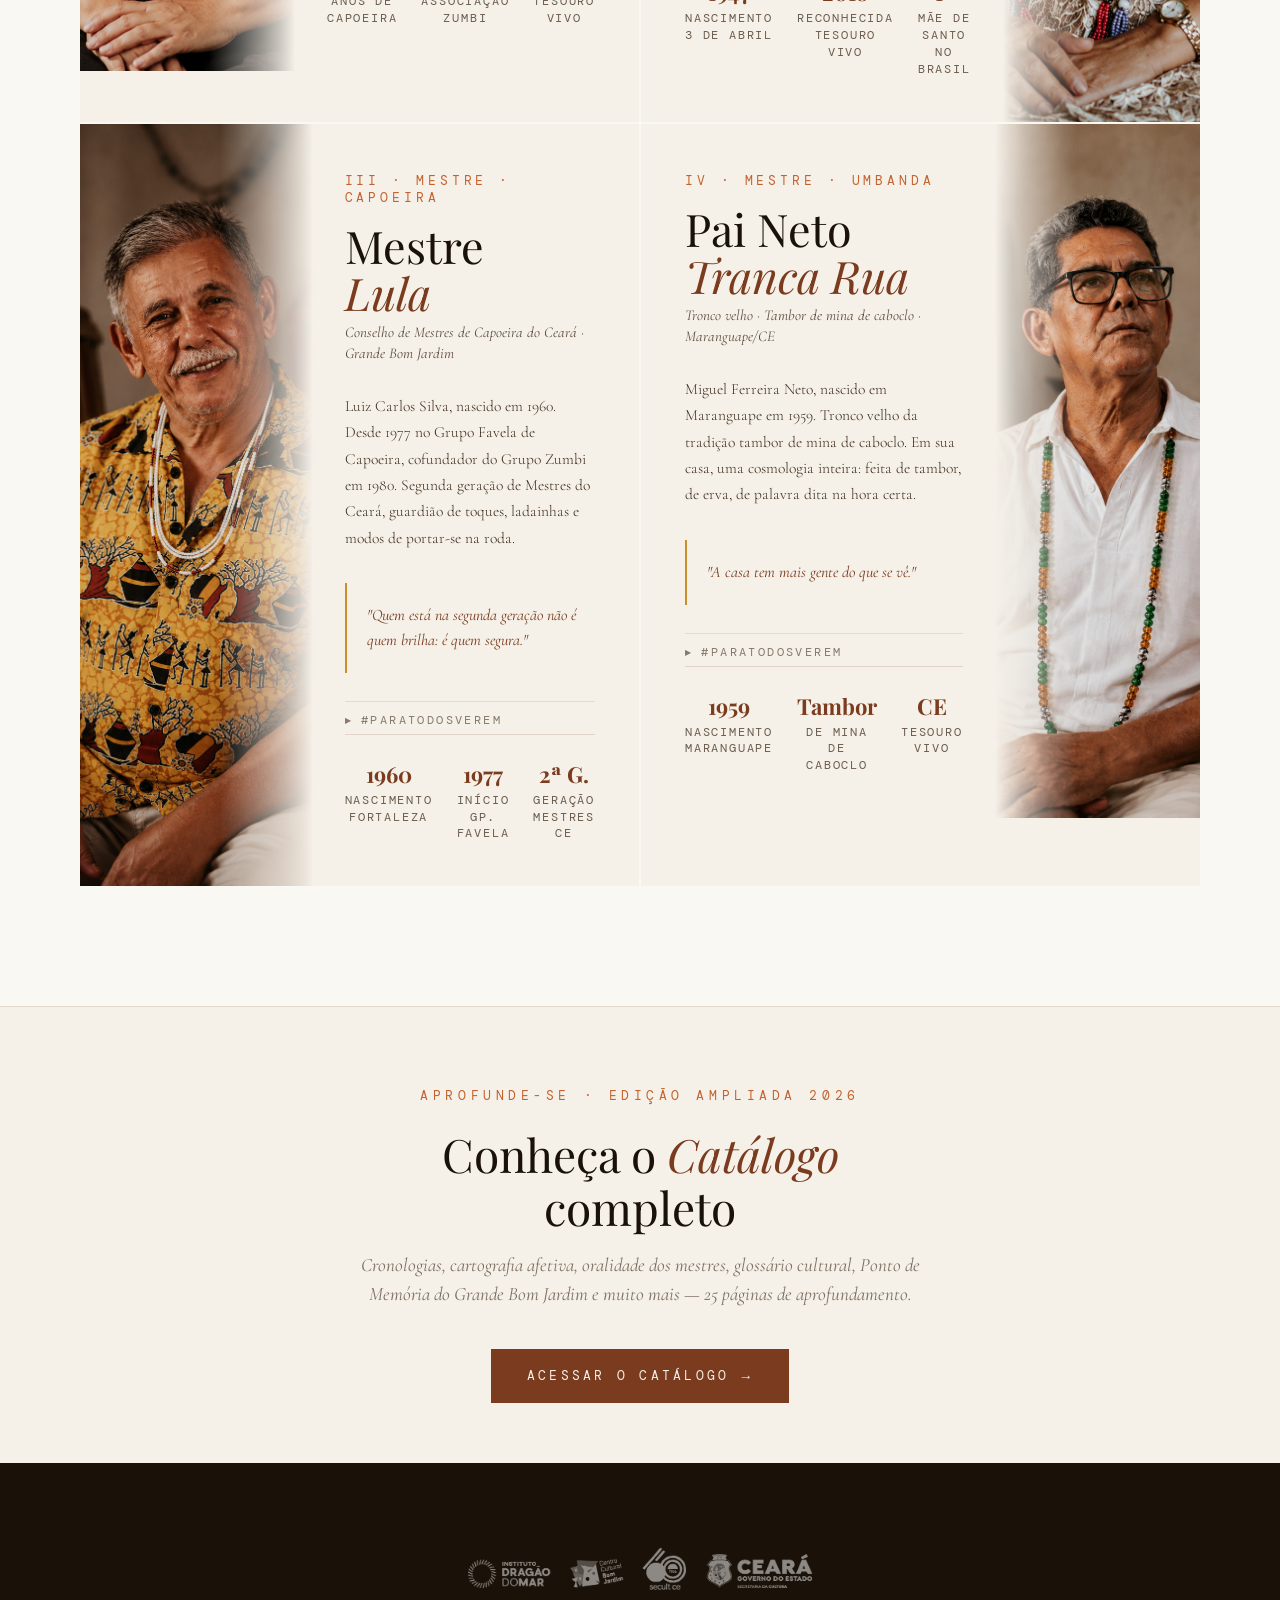
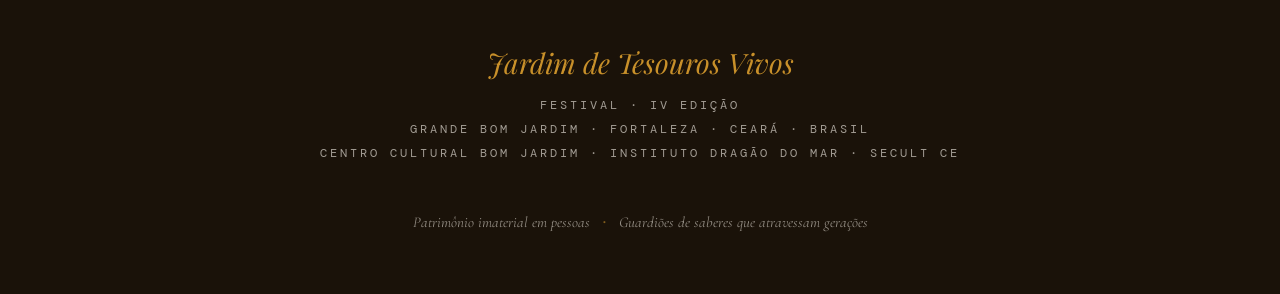
==== commit b1842133: "Update index.html" ====
--- a/index.html
+++ b/index.html
@@ -760,7 +760,7 @@
 
   <div class="hero-scroll" aria-hidden="true">
     <span>Conheça os tesouros</span>
-    <p class="ornament">❧</p>
+    <span class="ornament">❧</span>
   </div>
 </header>
 
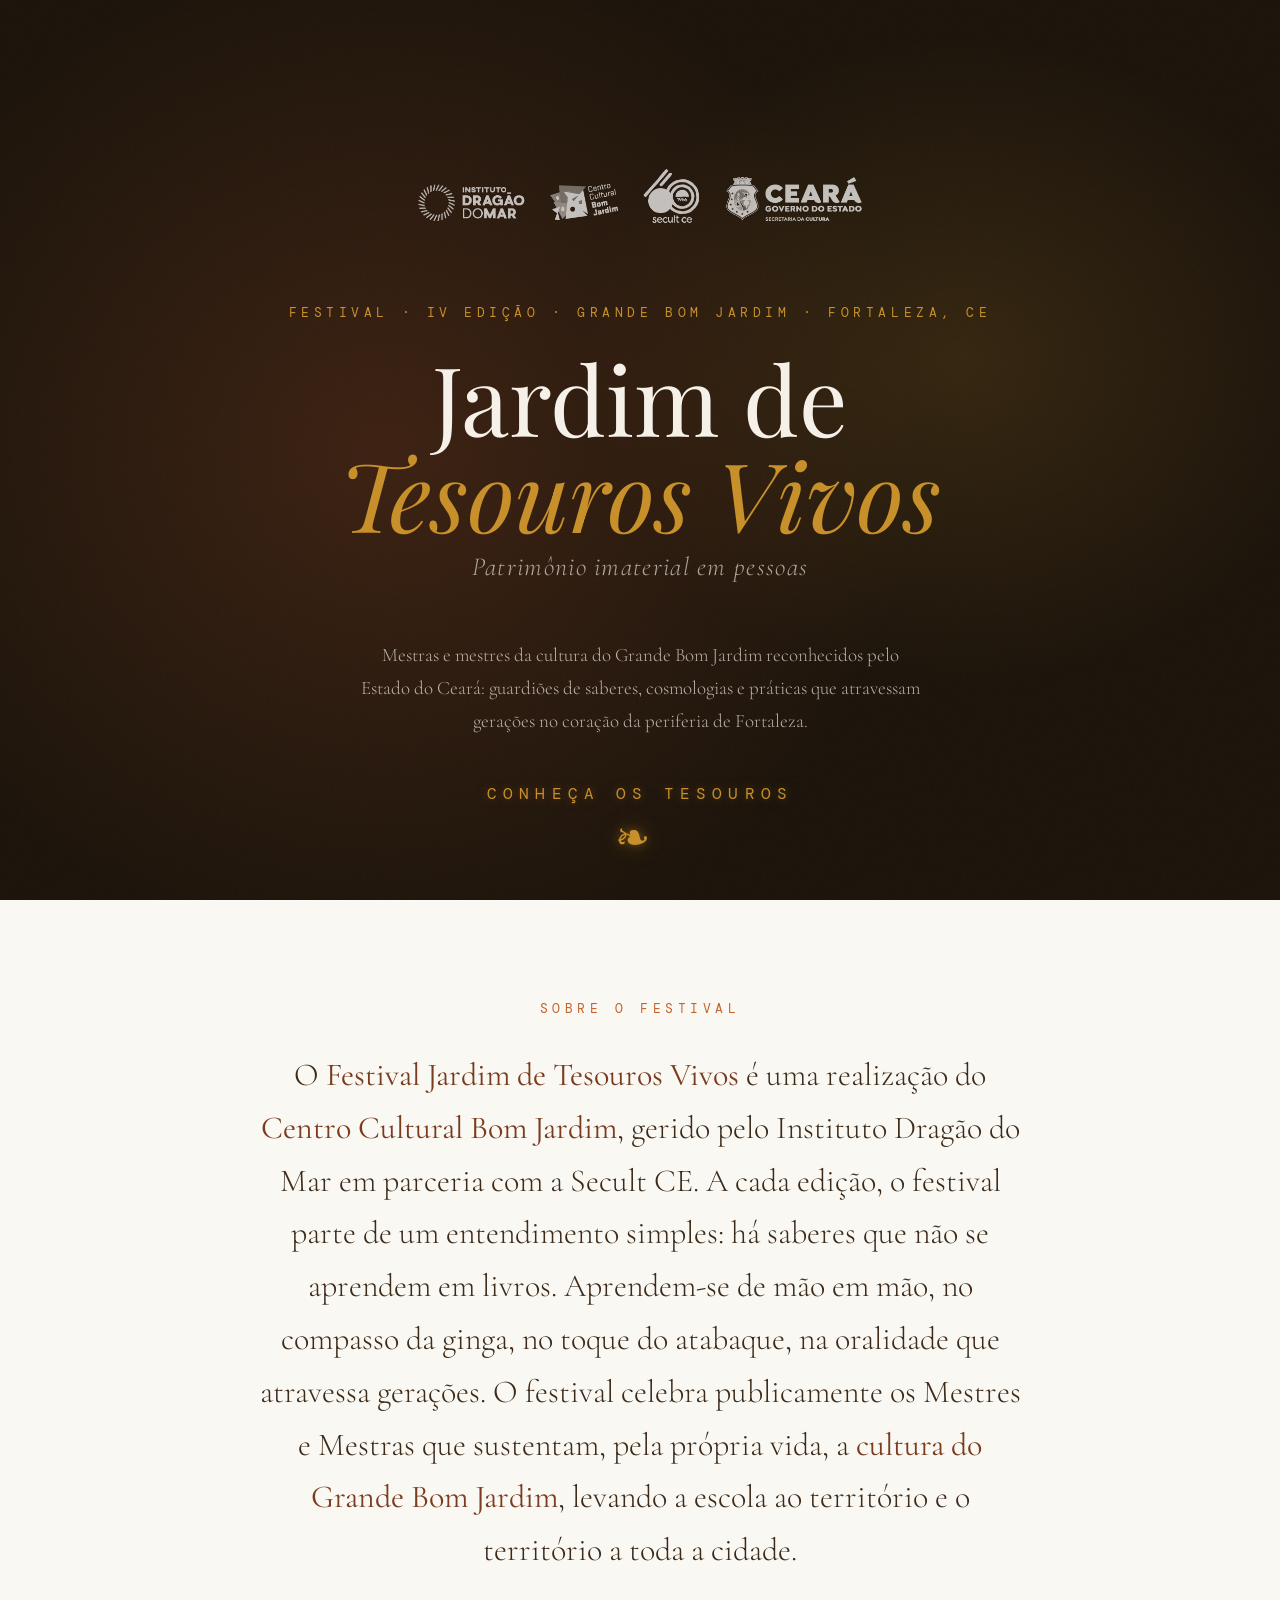
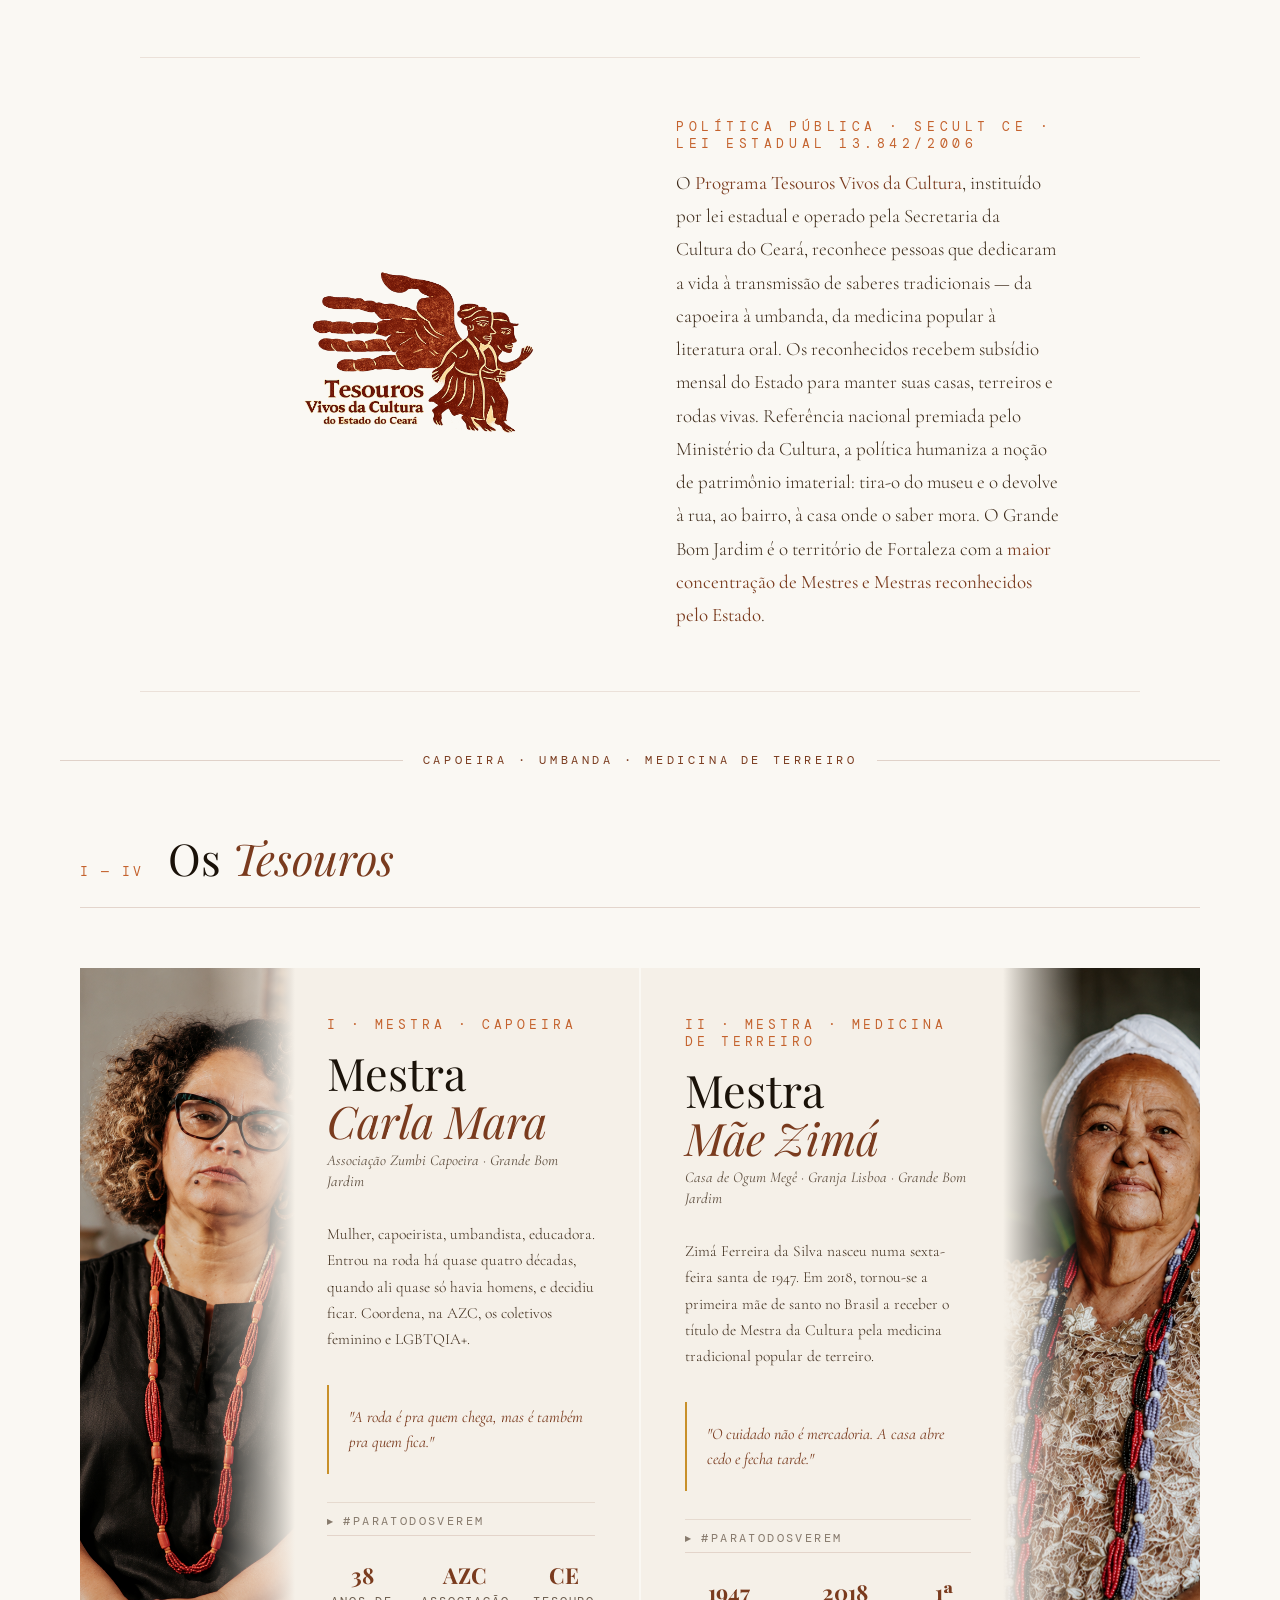
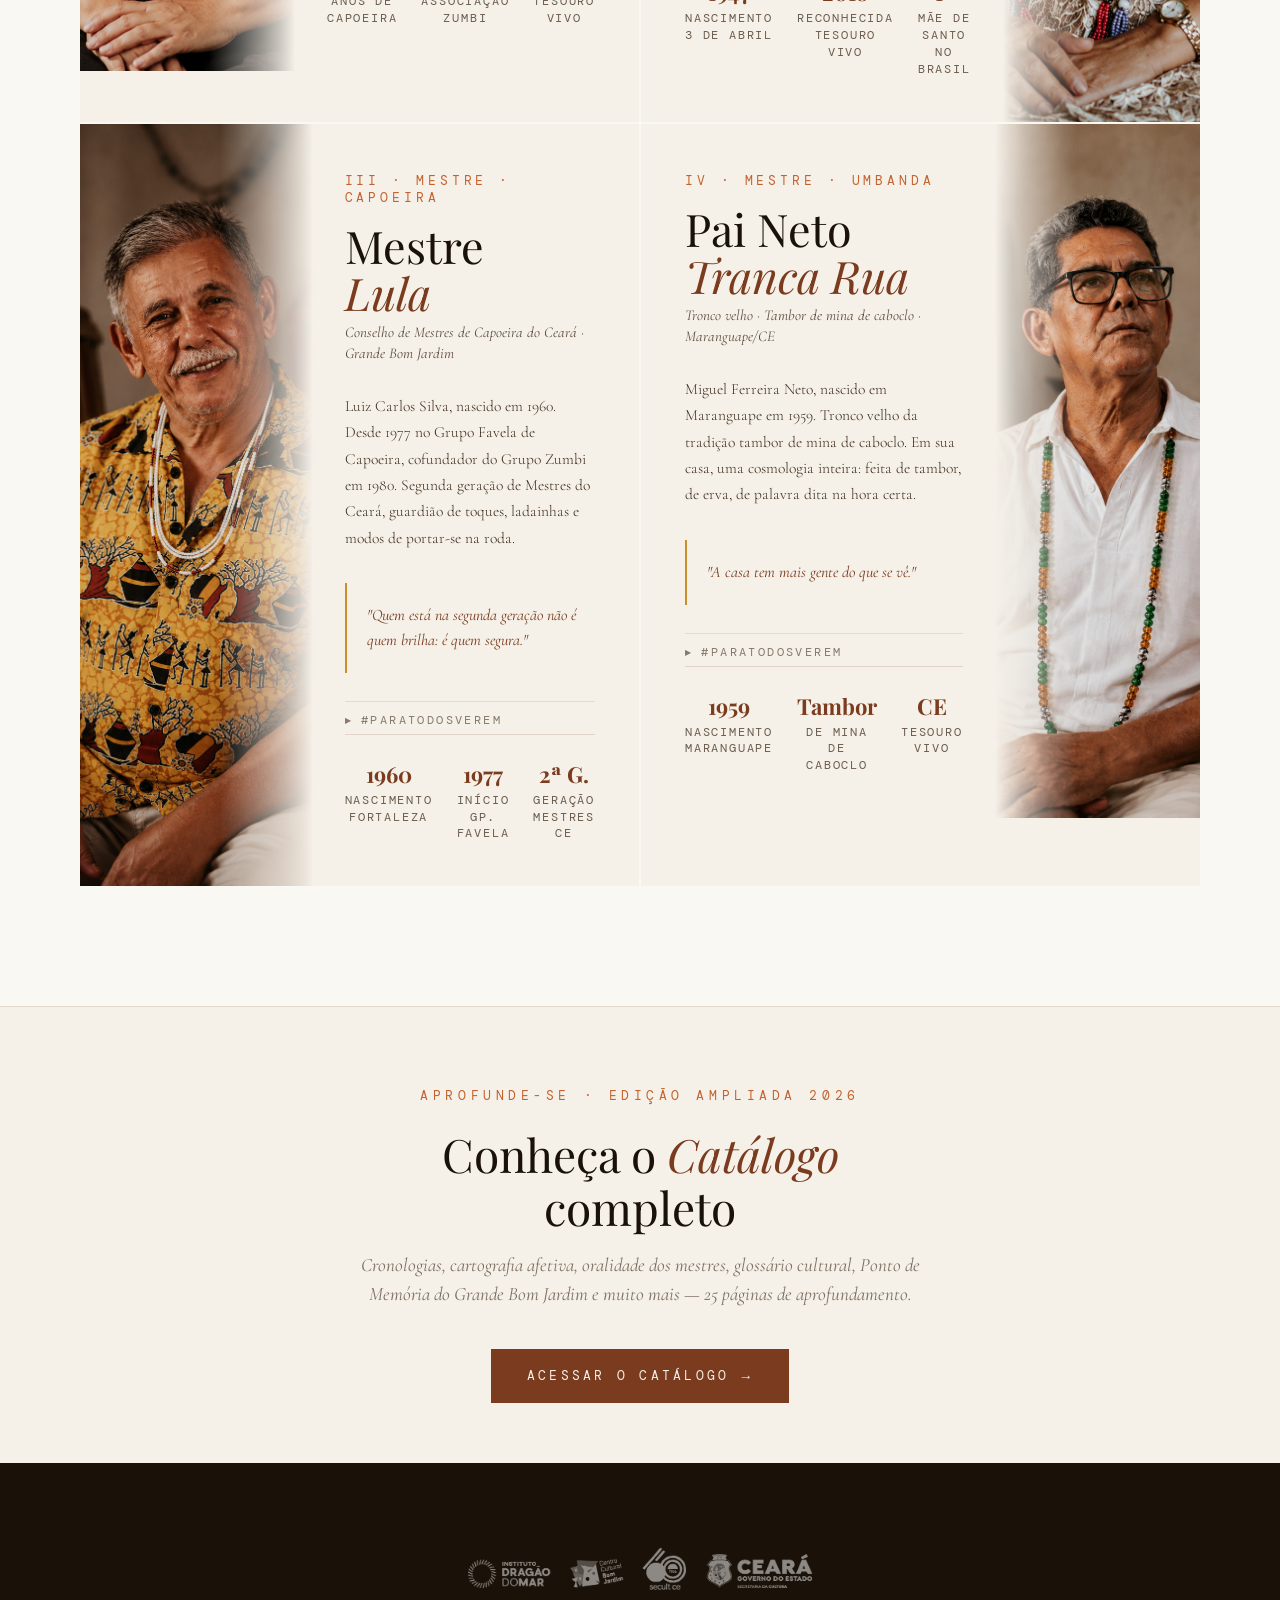
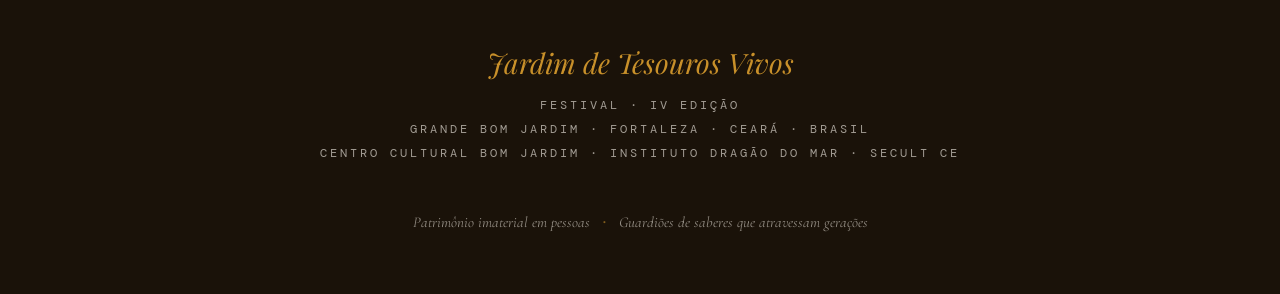
==== commit 6f9863e0: "Update index.html" ====
--- a/index.html
+++ b/index.html
@@ -124,22 +124,74 @@
     animation: fadeUp 1s ease 1.0s forwards;
   }
 
-  .hero-scroll {
-    position: absolute;
-    bottom: 40px;
-    left: 0; right: 0;
-    display: flex; flex-direction: column; align-items: center; gap: 8px;
-    opacity: 0;
-    animation: fadeUp 1s ease 1.4s forwards;
-  }
-
-  .hero-scroll span {
-    font-family: 'DM Mono', monospace;
-    font-size: 12px;
-    letter-spacing: 0.3em;
-    text-transform: uppercase;
-    color: rgba(245,240,232,0.72);
-  }
+.hero-scroll {
+  position: absolute;
+  bottom: 40px;
+  left: 0;
+  right: 0;
+
+  display: flex;
+  flex-direction: column;
+  align-items: center;
+  gap: 14px;
+
+  opacity: 0;
+
+  animation:
+    fadeUp 1s ease 1.4s forwards,
+    glowPulse 4s ease-in-out infinite;
+}
+
+.hero-scroll span {
+  font-family: 'DM Mono', monospace;
+  font-size: 16px;
+  letter-spacing: 0.38em;
+  text-transform: uppercase;
+
+  color: var(--ouro);
+
+  text-shadow:
+    0 0 8px rgba(200,144,42,0.35),
+    0 0 18px rgba(200,144,42,0.22);
+}
+
+.hero-scroll .ornament {
+  font-family: 'Cormorant Garamond', serif;
+  font-size: 42px;
+  line-height: 1;
+
+  color: var(--ouro);
+
+  text-shadow:
+    0 0 10px rgba(200,144,42,0.45),
+    0 0 24px rgba(200,144,42,0.28);
+
+  animation: ornamentBlink 5s ease-in-out infinite;
+}
+
+@keyframes glowPulse {
+  0%, 100% {
+    transform: translateY(0);
+    opacity: 1;
+  }
+
+  50% {
+    transform: translateY(4px);
+    opacity: 0.78;
+  }
+}
+
+@keyframes ornamentBlink {
+  0%, 100% {
+    opacity: 1;
+    transform: scale(1);
+  }
+
+  50% {
+    opacity: 0.45;
+    transform: scale(1.08);
+  }
+}
 
   .scroll-line {
     width: 1px; height: 48px;
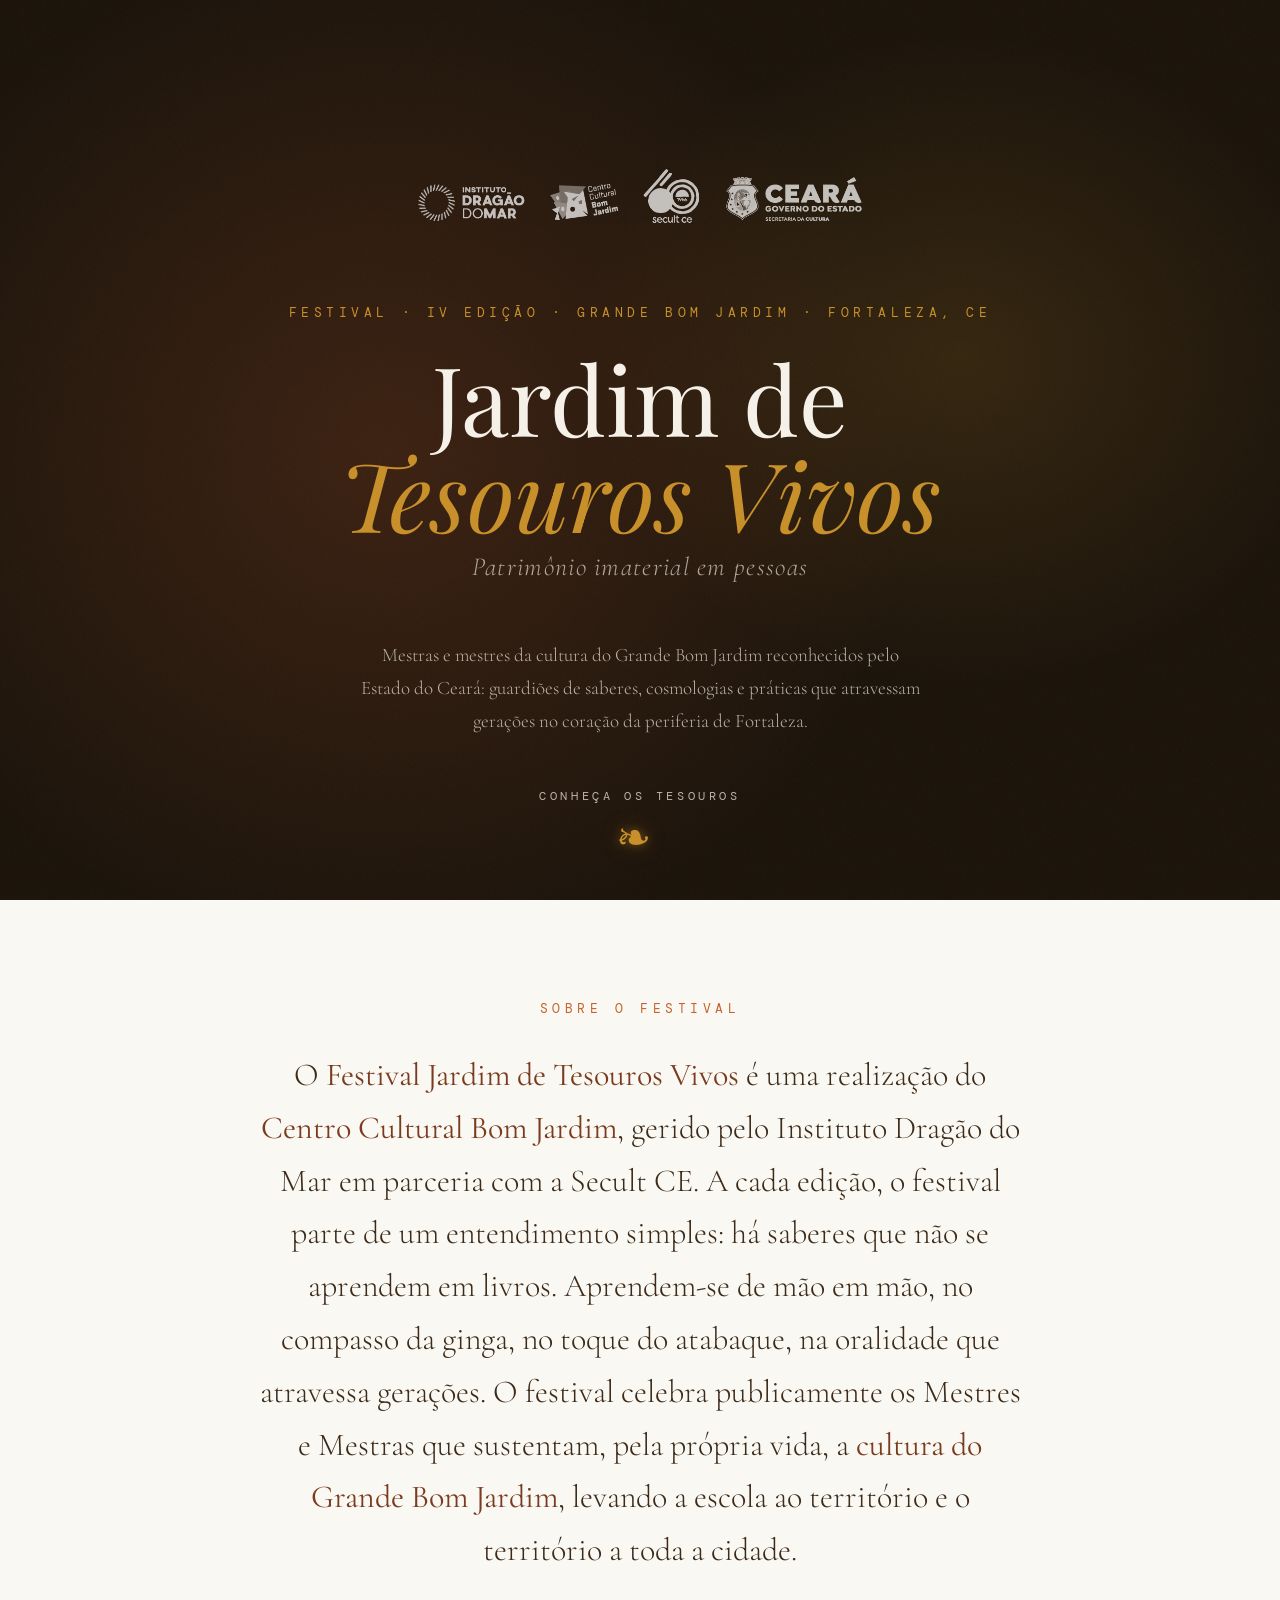
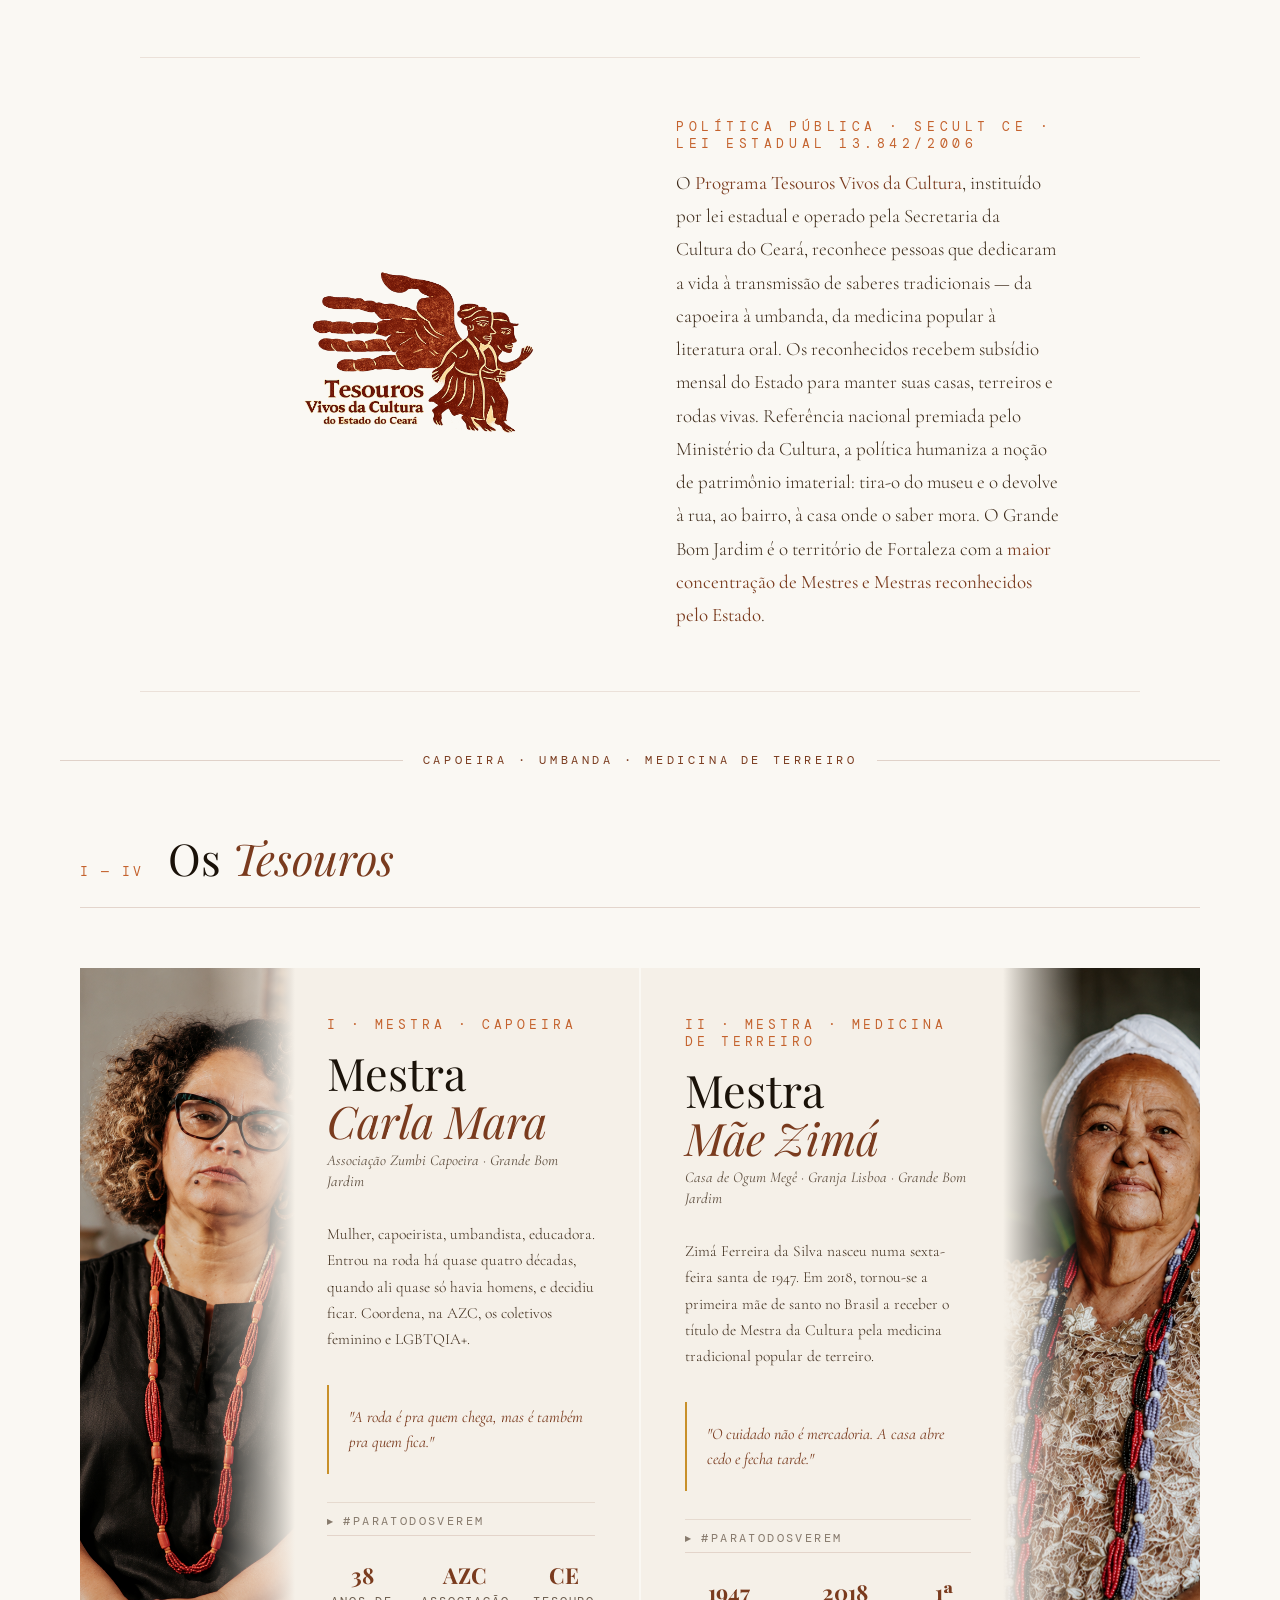
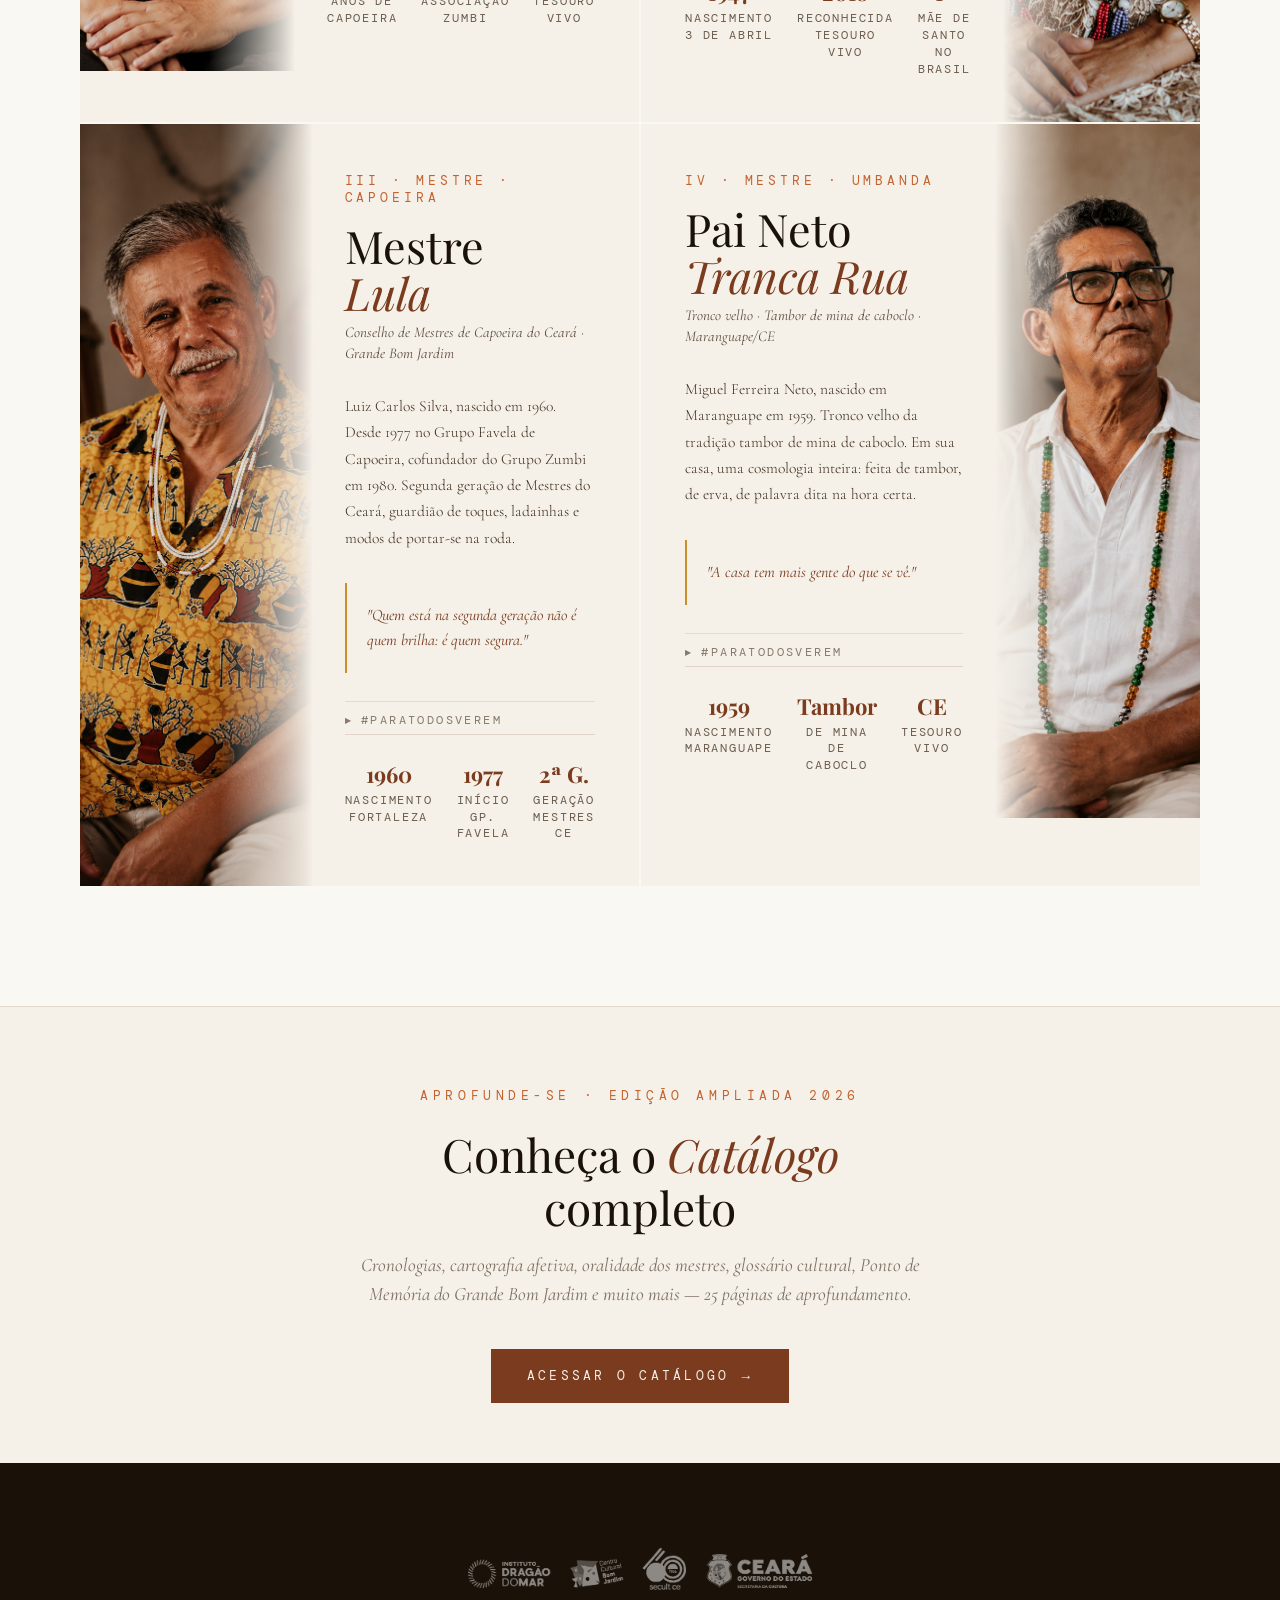
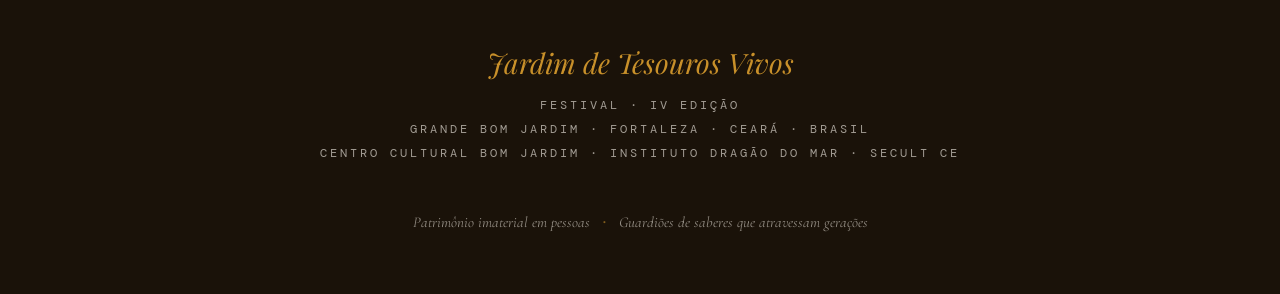
==== commit e68dfac9: "Update index.html" ====
--- a/index.html
+++ b/index.html
@@ -29,100 +29,114 @@
     overflow-x: hidden;
   }
 
-  /* ── HERO ── */
-  .hero {
-    position: relative;
-    min-height: 100vh;
-    display: flex;
-    flex-direction: column;
-    justify-content: center;
-    align-items: center;
-    text-align: center;
-    padding: 100px 40px 100px;
-    overflow: hidden;
-    background: var(--tinta);
-  }
-
-  .hero-bg {
-    position: absolute; inset: 0;
-    background: 
-      radial-gradient(ellipse 60% 80% at 30% 50%, rgba(122,59,30,0.35) 0%, transparent 70%),
-      radial-gradient(ellipse 50% 60% at 75% 40%, rgba(200,144,42,0.15) 0%, transparent 60%),
-      var(--tinta);
-  }
-
-  .hero-grain {
-    position: absolute; inset: 0; opacity: 0.04;
-    background-image: url("data:image/svg+xml,%3Csvg viewBox='0 0 256 256' xmlns='http://www.w3.org/2000/svg'%3E%3Cfilter id='n'%3E%3CfeTurbulence type='fractalNoise' baseFrequency='0.9' numOctaves='4' stitchTiles='stitch'/%3E%3C/filter%3E%3Crect width='100%25' height='100%25' filter='url(%23n)'/%3E%3C/svg%3E");
-    background-size: 200px;
-  }
-
-  .logos-bar {
-    position: relative;
-    margin-bottom: 64px;
-    opacity: 0;
-    animation: fadeUp 1s ease 0.2s forwards;
-  }
-
-  .logos-bar img {
-    height: 72px;
-    max-width: 90vw;
-    object-fit: contain;
-    filter: brightness(0) invert(1) opacity(0.72);
-  }
-
-  .hero-eyebrow {
-    position: relative;
-    font-family: 'DM Mono', monospace;
-    font-size: 13px;
-    letter-spacing: 0.35em;
-    text-transform: uppercase;
-    color: var(--ouro);
-    margin-bottom: 28px;
-    opacity: 0;
-    animation: fadeUp 1s ease 0.4s forwards;
-  }
-
-  .hero-title {
-    position: relative;
-    font-family: 'Playfair Display', serif;
-    font-size: clamp(52px, 8vw, 96px);
-    font-weight: 400;
-    line-height: 1.0;
-    color: var(--creme);
-    margin-bottom: 10px;
-    opacity: 0;
-    animation: fadeUp 1.2s ease 0.6s forwards;
-  }
-
-  .hero-title em {
-    font-style: italic;
-    color: var(--ouro);
-  }
-
-  .hero-subtitle {
-    position: relative;
-    font-family: 'Cormorant Garamond', serif;
-    font-size: clamp(18px, 2.5vw, 26px);
-    font-weight: 300;
-    font-style: italic;
-    color: rgba(245,240,232,0.65);
-    letter-spacing: 0.05em;
-    margin-bottom: 56px;
-    opacity: 0;
-    animation: fadeUp 1s ease 0.8s forwards;
-  }
-
-  .hero-desc {
-    position: relative;
-    max-width: 560px;
-    font-size: 19px;
-    line-height: 1.75;
-    color: rgba(245,240,232,0.7);
-    font-weight: 300;
-    opacity: 0;
-    animation: fadeUp 1s ease 1.0s forwards;
-  }
+
+/* ── HERO ── */
+.hero {
+  position: relative;
+  min-height: 100vh;
+  display: flex;
+  flex-direction: column;
+  justify-content: center;
+  align-items: center;
+  text-align: center;
+  padding: 100px 40px 100px;
+  overflow: hidden;
+  background: var(--tinta);
+}
+
+.hero-bg {
+  position: absolute;
+  inset: 0;
+  background:
+    radial-gradient(
+      ellipse 60% 80% at 30% 50%,
+      rgba(122,59,30,0.35) 0%,
+      transparent 70%
+    ),
+    radial-gradient(
+      ellipse 50% 60% at 75% 40%,
+      rgba(200,144,42,0.15) 0%,
+      transparent 60%
+    ),
+    var(--tinta);
+}
+
+.hero-grain {
+  position: absolute;
+  inset: 0;
+  opacity: 0.04;
+
+  background-image: url("data:image/svg+xml,%3Csvg viewBox='0 0 256 256' xmlns='http://www.w3.org/2000/svg'%3E%3Cfilter id='n'%3E%3CfeTurbulence type='fractalNoise' baseFrequency='0.9' numOctaves='4' stitchTiles='stitch'/%3E%3C/filter%3E%3Crect width='100%25' height='100%25' filter='url(%23n)'/%3E%3C/svg%3E");
+
+  background-size: 200px;
+}
+
+.logos-bar {
+  position: relative;
+  margin-bottom: 64px;
+  opacity: 0;
+  animation: fadeUp 1s ease 0.2s forwards;
+}
+
+.logos-bar img {
+  height: 72px;
+  max-width: 90vw;
+  object-fit: contain;
+  filter: brightness(0) invert(1) opacity(0.72);
+}
+
+.hero-eyebrow {
+  position: relative;
+  font-family: 'DM Mono', monospace;
+  font-size: 13px;
+  letter-spacing: 0.35em;
+  text-transform: uppercase;
+  color: var(--ouro);
+  margin-bottom: 28px;
+  opacity: 0;
+  animation: fadeUp 1s ease 0.4s forwards;
+}
+
+.hero-title {
+  position: relative;
+  font-family: 'Playfair Display', serif;
+  font-size: clamp(52px, 8vw, 96px);
+  font-weight: 400;
+  line-height: 1.0;
+  color: var(--creme);
+  margin-bottom: 10px;
+  opacity: 0;
+  animation: fadeUp 1.2s ease 0.6s forwards;
+}
+
+.hero-title em {
+  font-style: italic;
+  color: var(--ouro);
+}
+
+.hero-subtitle {
+  position: relative;
+  font-family: 'Cormorant Garamond', serif;
+  font-size: clamp(18px, 2.5vw, 26px);
+  font-weight: 300;
+  font-style: italic;
+  color: rgba(245,240,232,0.65);
+  letter-spacing: 0.05em;
+  margin-bottom: 56px;
+  opacity: 0;
+  animation: fadeUp 1s ease 0.8s forwards;
+}
+
+.hero-desc {
+  position: relative;
+  max-width: 560px;
+  font-size: 19px;
+  line-height: 1.75;
+  color: rgba(245,240,232,0.7);
+  font-weight: 300;
+  opacity: 0;
+  animation: fadeUp 1s ease 1s forwards;
+}
 
 .hero-scroll {
   position: absolute;
@@ -136,23 +150,15 @@
   gap: 14px;
 
   opacity: 0;
-
-  animation:
-    fadeUp 1s ease 1.4s forwards,
-    glowPulse 4s ease-in-out infinite;
+  animation: fadeUp 1s ease 1.4s forwards;
 }
 
 .hero-scroll span {
   font-family: 'DM Mono', monospace;
-  font-size: 16px;
-  letter-spacing: 0.38em;
+  font-size: 12px;
+  letter-spacing: 0.3em;
   text-transform: uppercase;
-
-  color: var(--ouro);
-
-  text-shadow:
-    0 0 8px rgba(200,144,42,0.35),
-    0 0 18px rgba(200,144,42,0.22);
+  color: rgba(245,240,232,0.72);
 }
 
 .hero-scroll .ornament {
@@ -169,18 +175,6 @@
   animation: ornamentBlink 5s ease-in-out infinite;
 }
 
-@keyframes glowPulse {
-  0%, 100% {
-    transform: translateY(0);
-    opacity: 1;
-  }
-
-  50% {
-    transform: translateY(4px);
-    opacity: 0.78;
-  }
-}
-
 @keyframes ornamentBlink {
   0%, 100% {
     opacity: 1;
@@ -193,11 +187,19 @@
   }
 }
 
-  .scroll-line {
-    width: 1px; height: 48px;
-    background: linear-gradient(to bottom, var(--ouro), transparent);
-    animation: scrollPulse 2s ease-in-out infinite;
-  }
+.scroll-line {
+  width: 1px;
+  height: 48px;
+
+  background: linear-gradient(
+    to bottom,
+    var(--ouro),
+    transparent
+  );
+
+  animation: scrollPulse 2s ease-in-out infinite;
+}
+
 
   /* ── DIVIDER ── */
   .divider {
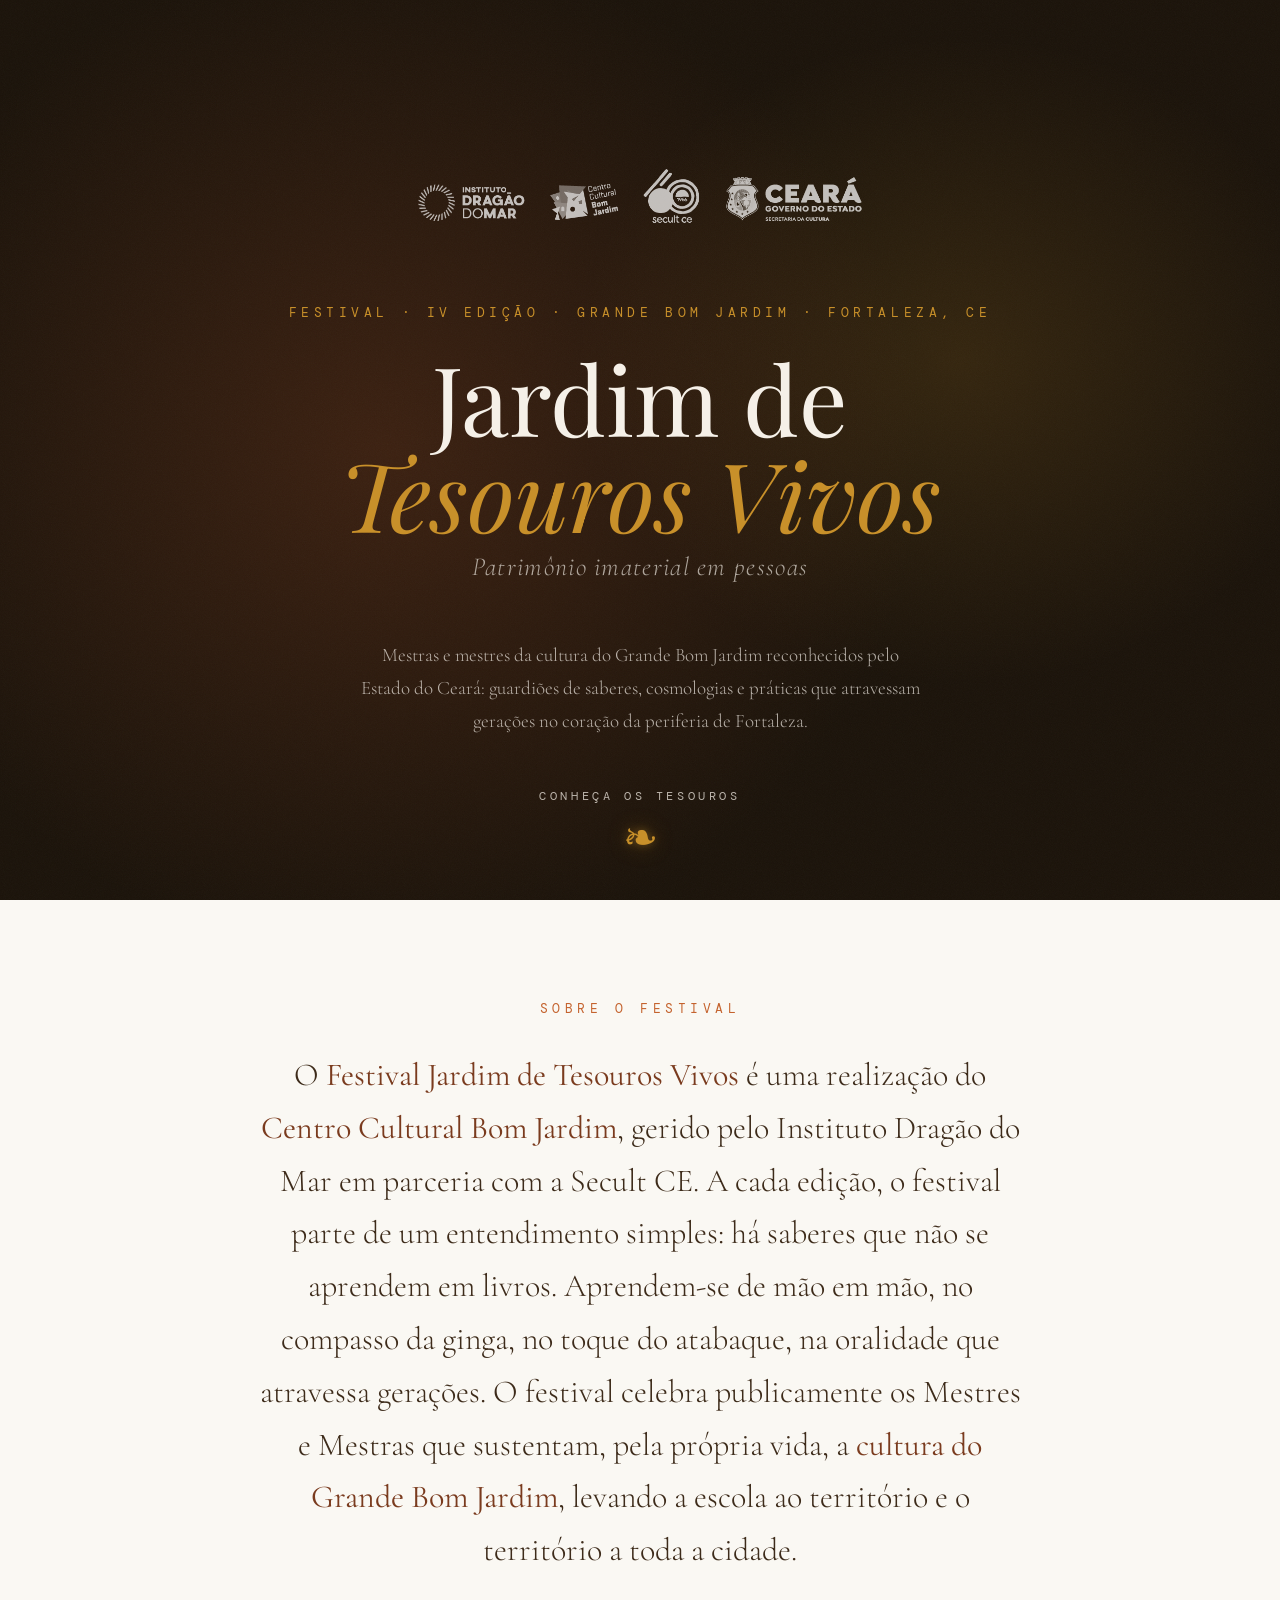
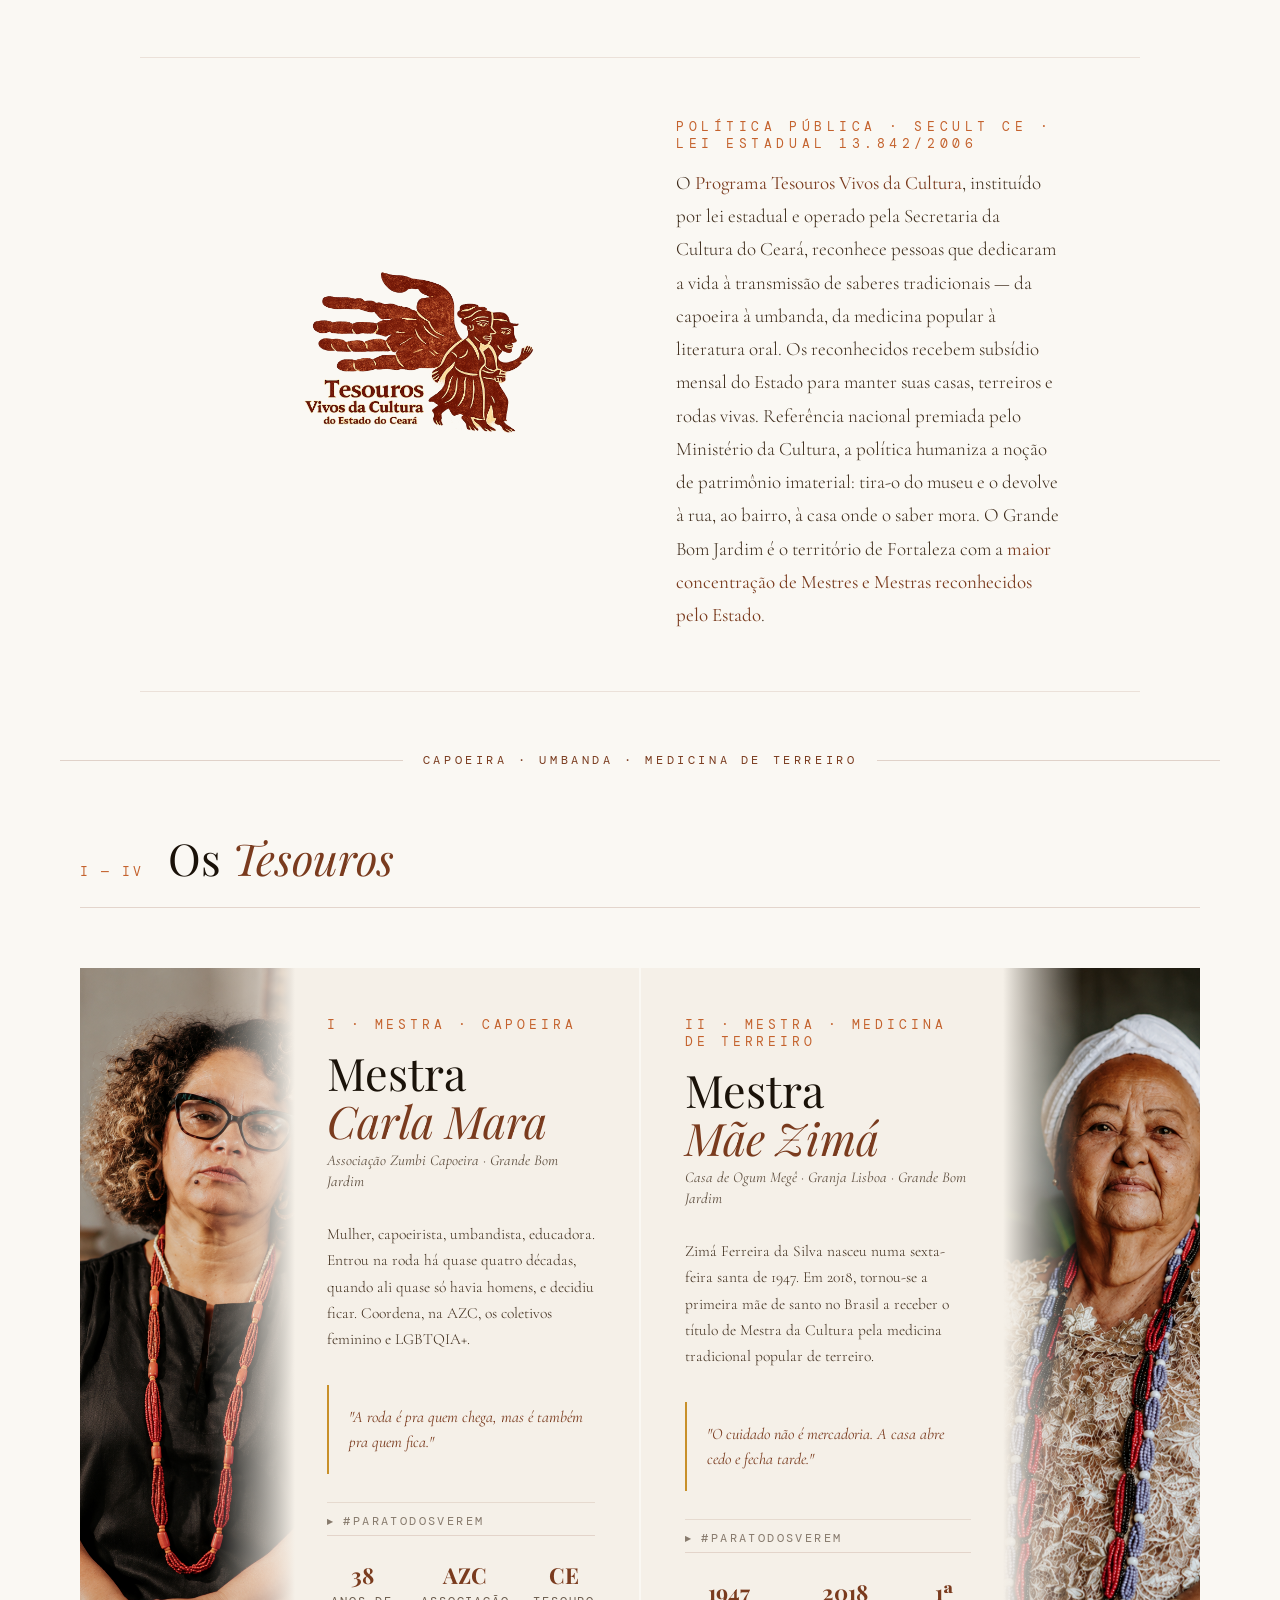
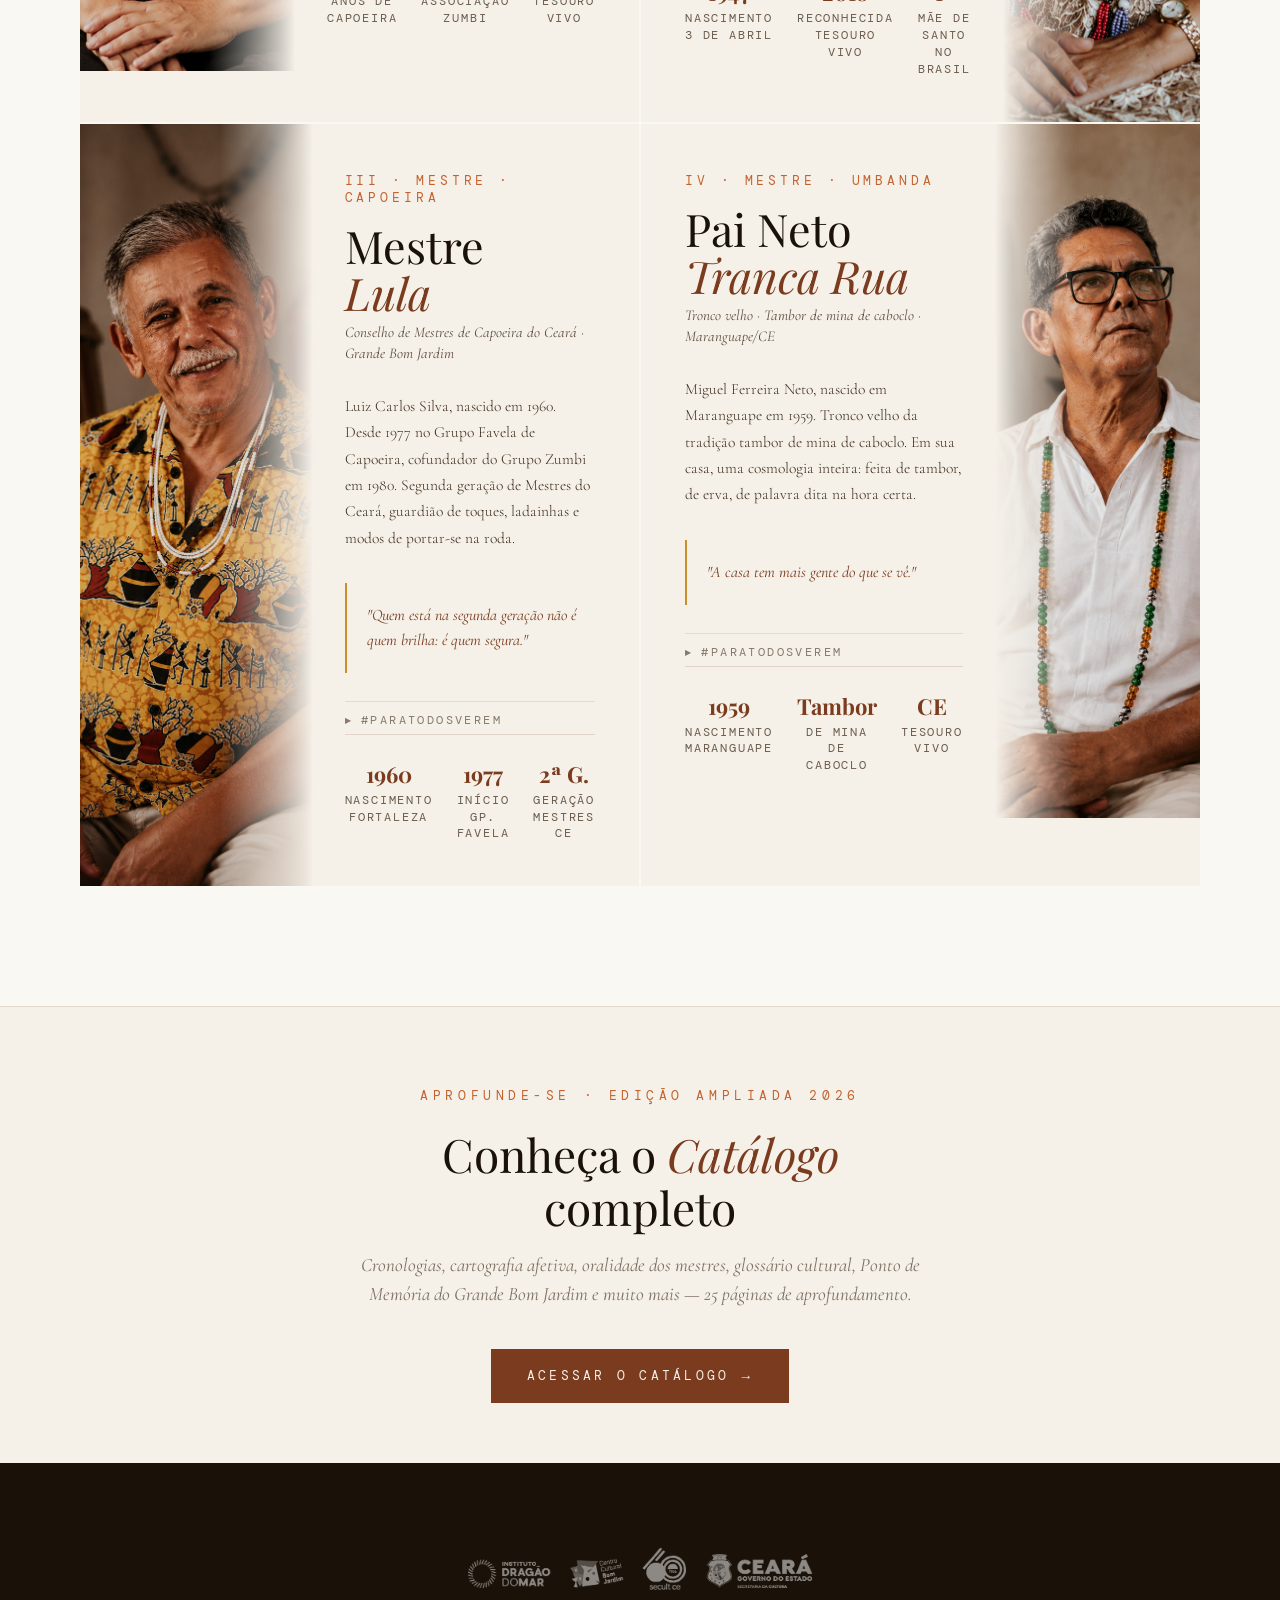
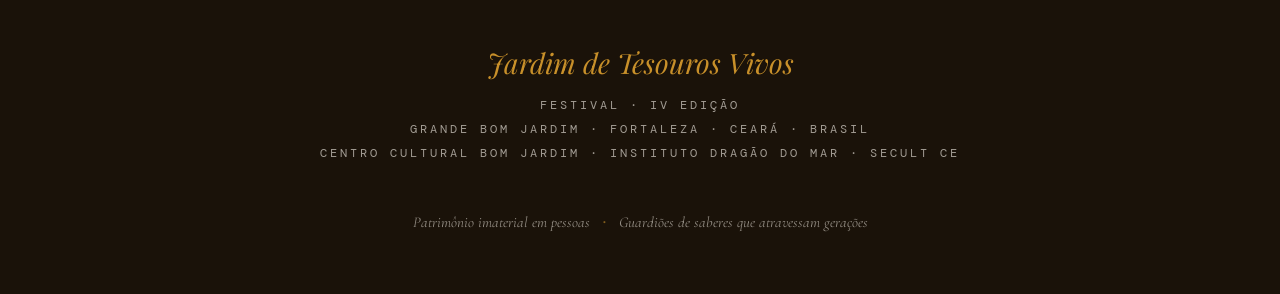
==== commit 7fe00e35: "Update index.html" ====
--- a/index.html
+++ b/index.html
@@ -187,17 +187,30 @@
   }
 }
 
-.scroll-line {
-  width: 1px;
-  height: 48px;
-
-  background: linear-gradient(
-    to bottom,
-    var(--ouro),
-    transparent
-  );
+.scroll-ornament {
+  font-family: 'Cormorant Garamond', serif;
+  font-size: 42px;
+  line-height: 1;
+
+  color: var(--ouro);
+
+  text-shadow:
+    0 0 10px rgba(200,144,42,0.45),
+    0 0 24px rgba(200,144,42,0.28);
 
   animation: scrollPulse 2s ease-in-out infinite;
+}
+
+@keyframes scrollPulse {
+  0%, 100% {
+    opacity: 0.4;
+    transform: translateY(0) scale(1);
+  }
+
+  50% {
+    opacity: 1;
+    transform: translateY(4px) scale(1.08);
+  }
 }
 
 
@@ -769,7 +782,7 @@
     .hero { padding: 80px 20px 96px; }
     .hero-subtitle { font-size: 17px; margin-bottom: 36px; }
     .hero-desc { font-size: 17px; }
-    .scroll-line { height: 36px; }
+    .scroll-ornament { font-size: 34px; }
     .card-photo { height: 280px; }
     .card-body, .card.reverse .card-body { padding: 24px 20px 28px; }
     .card-stats { gap: 16px; }
@@ -814,7 +827,7 @@
 
   <div class="hero-scroll" aria-hidden="true">
     <span>Conheça os tesouros</span>
-    <span class="ornament">❧</span>
+    <div class="scroll-ornament">❧</div>
   </div>
 </header>
 
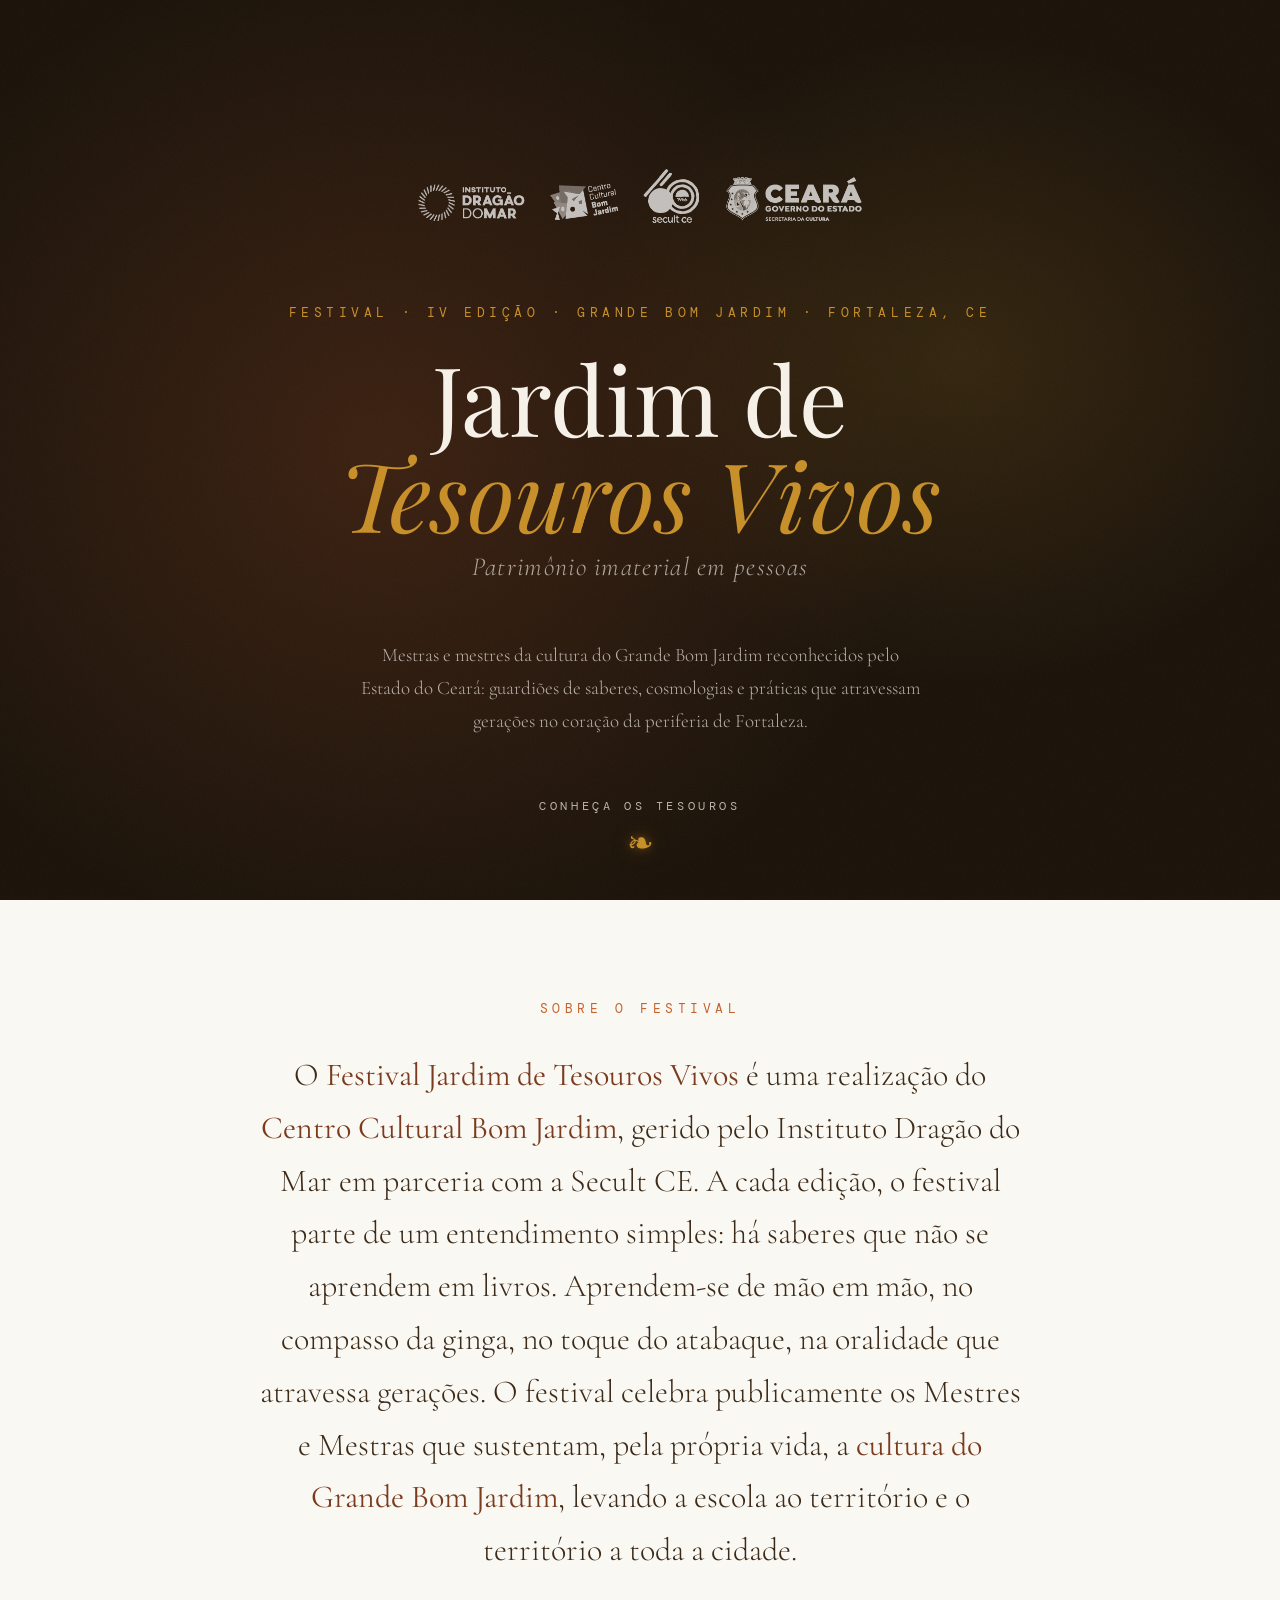
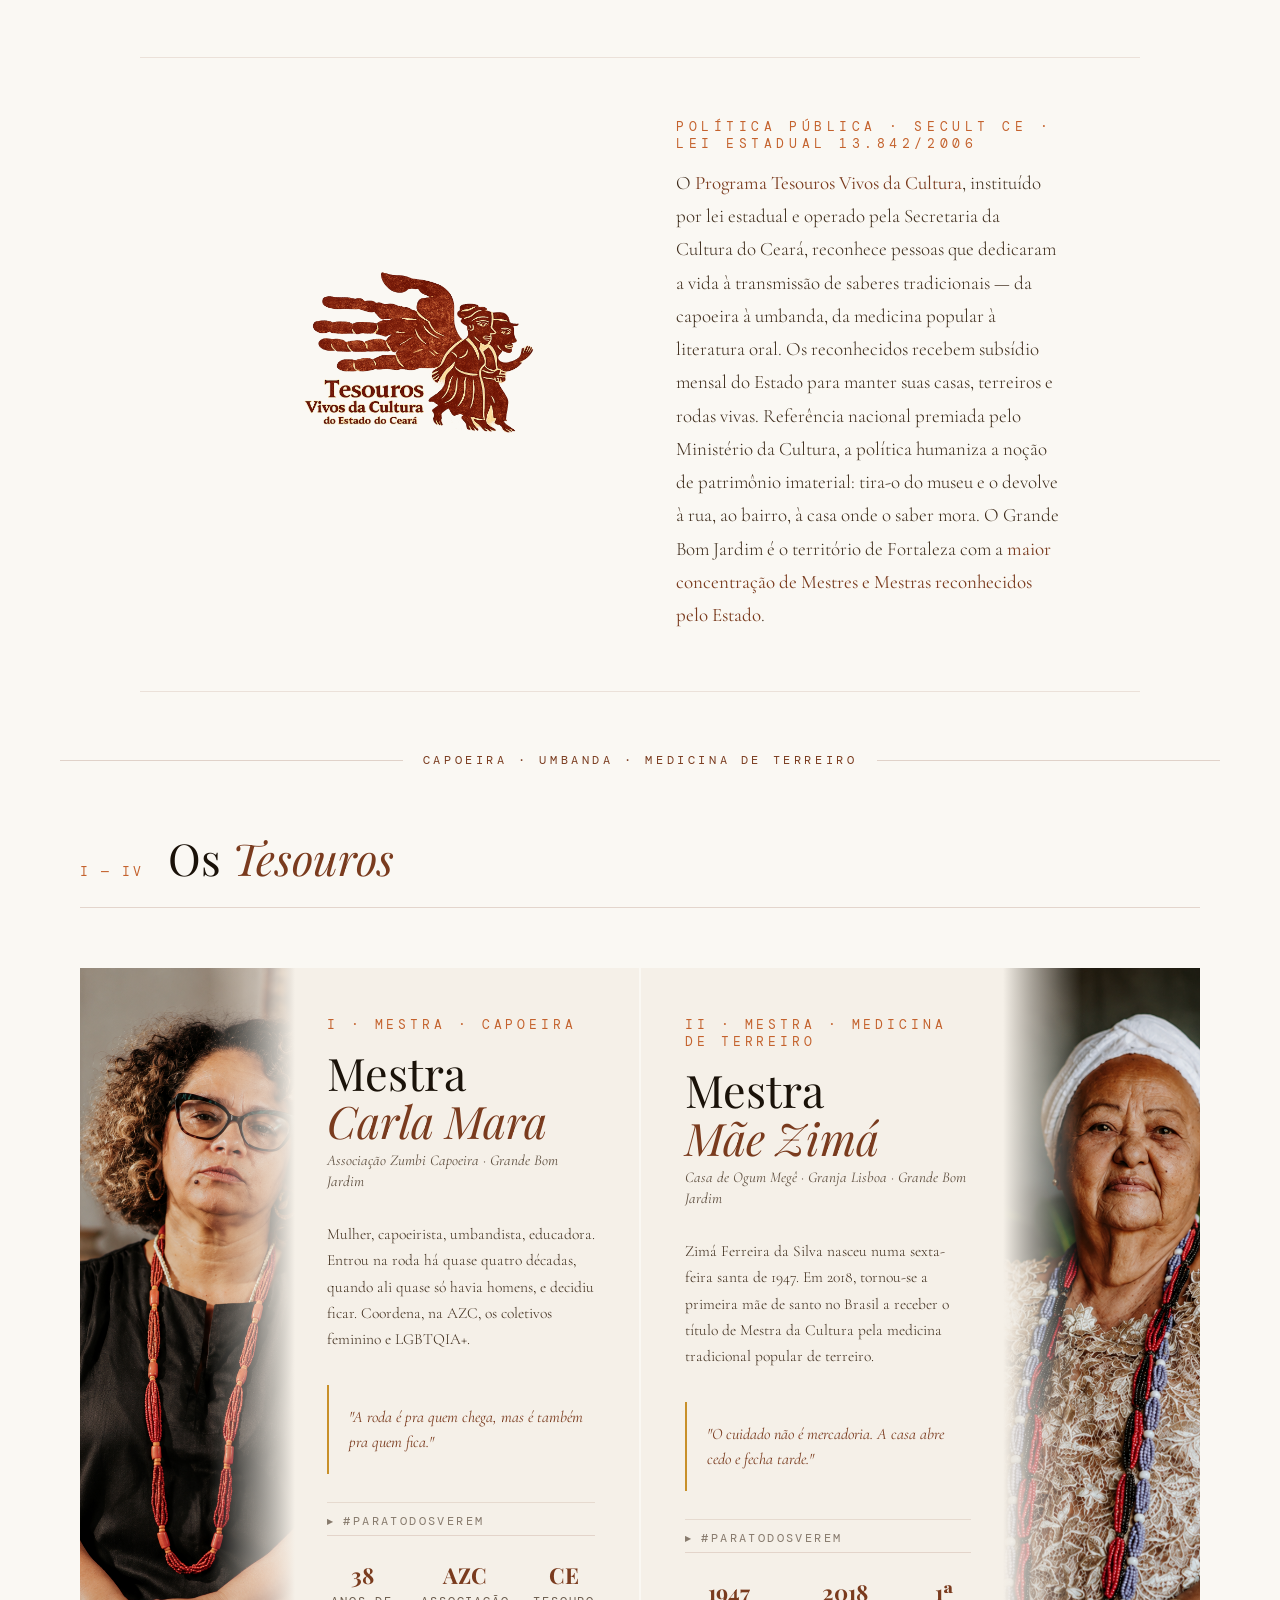
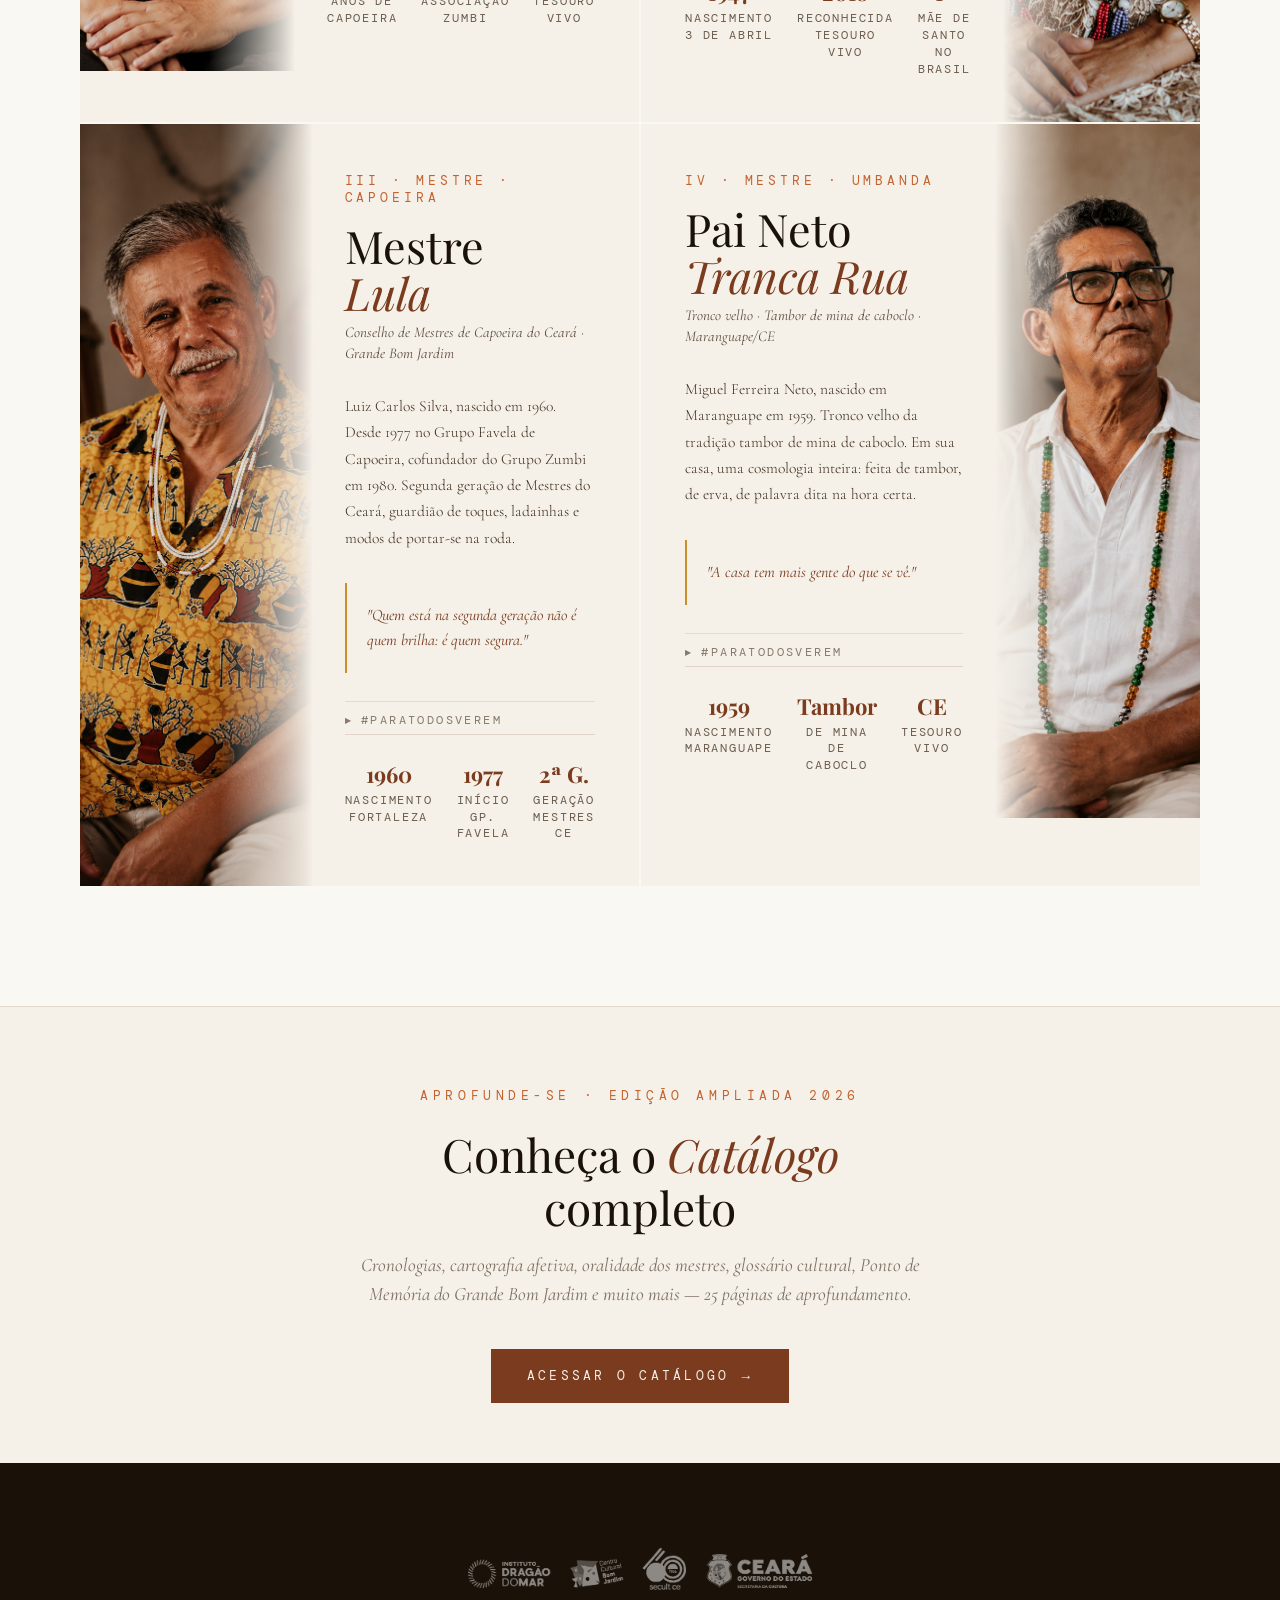
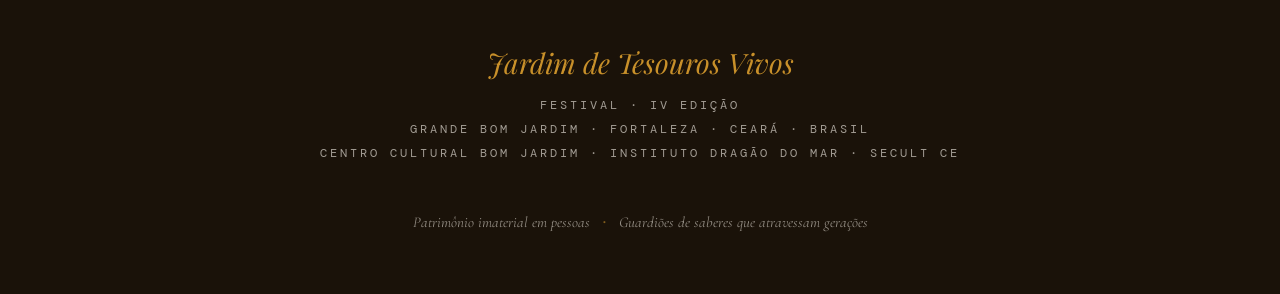
==== commit 9db89ae7: "Update index.html" ====
--- a/index.html
+++ b/index.html
@@ -189,7 +189,7 @@
 
 .scroll-ornament {
   font-family: 'Cormorant Garamond', serif;
-  font-size: 42px;
+  font-size: 32px;
   line-height: 1;
 
   color: var(--ouro);
